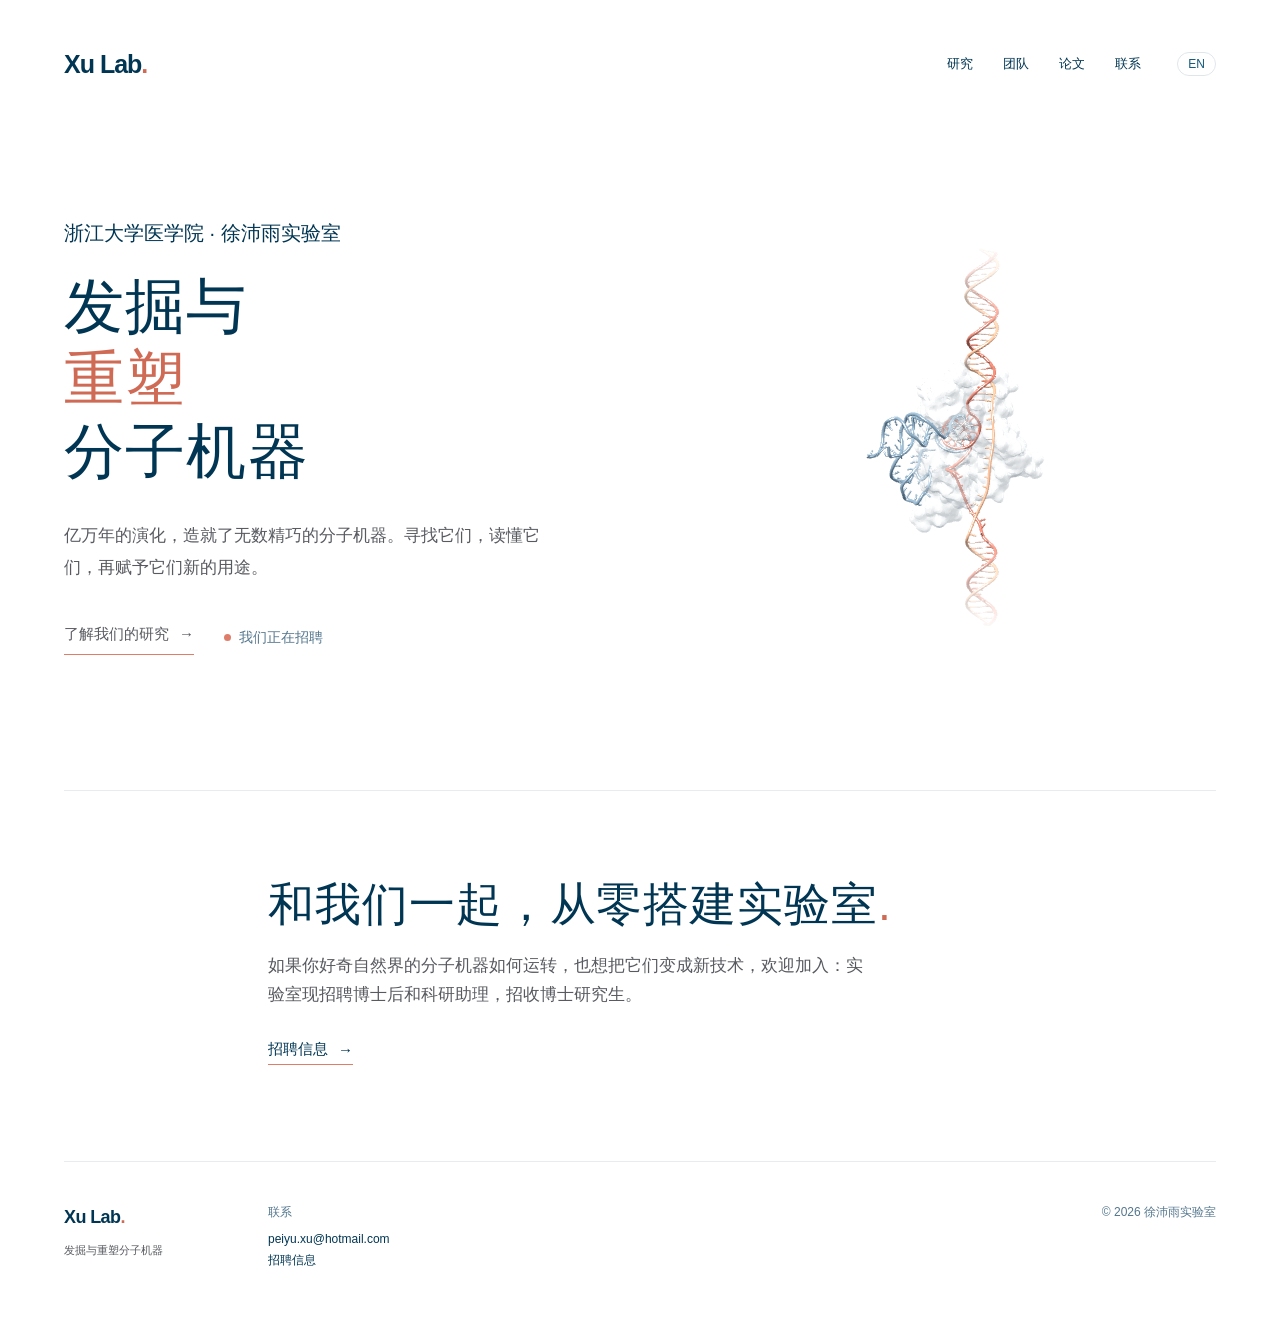
==== zh/index.html @ 91933aba "Publish the Xu Lab website Replaces the placeholder page with the full site (English and Chinese pag" ====
<!doctype html>
<html lang="zh-CN"><head><meta charset="utf-8"><meta name="viewport" content="width=device-width,initial-scale=1"><meta name="theme-color" content="#ffffff"><meta name="description" content="浙江大学医学院徐沛雨实验室：在自然界中发现新的分子机器，探究其工作机制，并结合实验与 AI，将其改造为新技术。"><title>徐沛雨实验室 — 分子机器 | Xu Lab</title><meta property="og:locale" content="zh_CN"><meta property="og:type" content="website"><meta property="og:site_name" content="Xu Lab"><meta property="og:title" content="徐沛雨实验室 — 分子机器 | Xu Lab"><meta property="og:description" content="浙江大学医学院徐沛雨实验室：在自然界中发现新的分子机器，探究其工作机制，并结合实验与 AI，将其改造为新技术。"><meta property="og:image" content="../assets/og-image.png"><meta name="twitter:card" content="summary_large_image"><script type="application/ld+json">{"@context": "https://schema.org", "@type": "ResearchOrganization", "name": "Xu Lab", "description": "The Xu Lab at Zhejiang University School of Medicine discovers molecular machines in nature, works out how they function, and redesigns them into new technologies, at the bench and with AI.", "parentOrganization": {"@type": "CollegeOrUniversity", "name": "Zhejiang University School of Medicine"}, "email": "peiyu.xu@hotmail.com", "founder": {"@type": "Person", "name": "Peiyu Xu"}}</script><link rel="alternate" hreflang="en" href="../index.html"><link rel="alternate" hreflang="zh-CN" href="index.html"><link rel="icon" href="../assets/mark.svg" type="image/svg+xml"><link rel="apple-touch-icon" href="../assets/apple-touch-icon.png"><link rel="manifest" href="../site.webmanifest"><link rel="modulepreload" href="../assets/vendor/three.module.min.js"><link rel="preload" href="../assets/spufz1.json" as="fetch" crossorigin><link rel="preload" href="../assets/protein-surface.bin" as="fetch" crossorigin><link rel="stylesheet" href="../style.css?v=r37"><script type="module" src="../app.js?v=spufz1-v6"></script><script type="module" src="../site.js?v=r5"></script></head>
<body class="home"><a class="skip" href="#main">跳到正文</a><header><a class="wordmark" href="index.html" aria-label="徐沛雨实验室首页">Xu Lab<span>.</span></a><nav aria-label="主导航"><a href="research.html">研究</a><a href="team.html">团队</a><a href="publications.html">论文</a><a href="contact.html">联系</a><a class="lang-switch" href="../index.html" hreflang="en" lang="en">EN</a></nav></header><main id="main"><section class="intro" aria-labelledby="title"><div class="intro-copy"><p class="lab-heading">浙江大学医学院 · 徐沛雨实验室</p><h1 id="title">发掘与<br><span>重塑</span><br>分子机器</h1><p>亿万年的演化，造就了无数精巧的分子机器。寻找它们，读懂它们，再赋予它们新的用途。</p><p class="hero-links"><a class="cta-link" href="research.html">了解我们的研究 <span aria-hidden="true">→</span></a><a class="hero-secondary" href="contact.html#positions">我们正在招聘</a></p></div><figure class="molecular-figure">
  <div id="viewport" class="molecular-viewport">
    <canvas aria-label="SpuFz1 蛋白表面（半透明白色）、ωRNA（浅蓝色）与 DNA（珊瑚色与杏色），来自 PDB 8GKH，DNA 延伸段为建模所得。拖动可旋转。" role="img"></canvas>
    <p id="status" class="molecular-status" role="status">正在加载结构…</p>
  </div>
</figure></section>
<section class="join-band reveal" aria-labelledby="join-home-title">
  <h2 id="join-home-title">和我们一起，从零搭建实验室<span>.</span></h2>
  <p>如果你好奇自然界的分子机器如何运转，也想把它们变成新技术，欢迎加入：实验室现招聘博士后和科研助理，招收博士研究生。</p>
  <a class="cta-link" href="contact.html#positions">招聘信息 <span aria-hidden="true">→</span></a>
</section></main><footer class="site-footer"><div class="footer-inner"><div class="footer-id"><a class="footer-mark" href="index.html">Xu Lab<span>.</span></a><p>发掘与重塑分子机器</p></div><div class="footer-col"><p class="footer-label">联系</p><p><a href="mailto:peiyu.xu@hotmail.com">peiyu.xu@hotmail.com</a><br><a href="contact.html#positions">招聘信息</a></p></div><p class="footer-note">© 2026 徐沛雨实验室</p></div></footer></body></html>
---- style.css ----
*{box-sizing:border-box}html{scroll-behavior:smooth;scroll-padding-top:40px}body{margin:0;background:#fff;color:#003653;font-family:Helvetica,Arial,sans-serif;-webkit-font-smoothing:antialiased}a{color:inherit;text-decoration:none}a:hover{color:#a8452e}button{font:inherit;color:inherit}a:focus-visible,button:focus-visible{outline:2px solid #de7e6a;outline-offset:6px}.skip{position:absolute;left:24px;top:-100px}.skip:focus{top:10px;background:white;z-index:5}header,main,footer{max-width:1280px;margin:auto;padding-left:64px;padding-right:64px}header{height:128px;display:flex;align-items:center;justify-content:space-between;font-size:13px}.wordmark{font-size:25px;font-weight:600;letter-spacing:-1px}.wordmark span{color:#cf6a55}.intro{min-height:570px;display:grid;grid-template-columns:1.35fr 1fr;gap:24px;align-items:center;padding:56px 0 100px}h1{font-size:clamp(40px,4.7vw,66px);line-height:1.08;font-weight:400;letter-spacing:-2.8px;margin:0 0 32px}h1 span{color:#cf6a55}.intro-copy>p{max-width:480px;font-size:17px;line-height:1.75;color:#585a60;margin:0}figure{margin:0;min-width:0}canvas{display:block;width:100%;height:350px}figcaption{font-size:10px;text-align:center;color:#585a60;line-height:1.6}figcaption span{padding:0 5px}button{background:none;border:0;padding:4px 0;cursor:pointer;text-decoration:underline;text-underline-offset:3px}#publications{padding:35px 0 62px;border-top:1px solid #e8ecee}.section-head{display:flex;align-items:baseline;justify-content:space-between;gap:20px;margin-bottom:24px}h2{font-size:16px;font-weight:500;margin:0}.section-head>a{font-size:12px;color:#585a60}ol{list-style:none;margin:0;padding:0}li+li{margin-top:27px}.paper-title{font-size:19px;line-height:1.45;display:block;max-width:850px}.paper-meta{display:block;font-size:12px;color:#585a60;margin-top:7px}.arrow{color:#53768d;font-size:16px;white-space:nowrap}footer{min-height:110px;display:flex;align-items:center;justify-content:space-between;font-size:12px;color:#585a60}footer p{margin:0}footer p span{margin-left:10px}@media(min-width:1500px){.intro{min-height:650px}}@media(max-width:800px){header,main,footer{padding-left:28px;padding-right:28px}header{height:96px}.intro{grid-template-columns:1fr;gap:10px;padding:40px 0 48px;min-height:0}h1{font-size:clamp(37px,7vw,57px);letter-spacing:-1.8px}.intro-copy>p{font-size:16px;max-width:540px}figure{max-width:400px;width:100%;margin:auto}canvas{height:245px}.paper-title{font-size:17px}#publications{padding-bottom:30px}footer{min-height:100px}}@media(prefers-reduced-motion:reduce){html{scroll-behavior:auto}}

/* Shared navigation and separate pages. */
body{min-height:100svh;display:flex;flex-direction:column}header,main,footer{width:100%}main{flex:1}header nav{display:flex;gap:30px;align-items:center}header nav a{padding:8px 0}header nav a[aria-current=page]{text-decoration:underline;text-decoration-color:#de7e6a;text-underline-offset:8px}.home .intro{min-height:calc(100svh - 238px)}.page-heading{padding:64px 0 56px}.page-heading h1{font-size:clamp(40px,5vw,64px);margin-bottom:24px}.page-heading h1 span{color:#cf6a55}.page-heading p,.research-list p{font-size:17px;line-height:1.75;color:#585a60;max-width:600px}.research-list{padding:0 0 80px;max-width:700px}.research-list section{padding:26px 0;border-top:1px solid #e8ecee}.research-list h2,.profile h2{font-size:24px;font-weight:400}.research-list p{margin-bottom:0}.profile{padding:0 0 100px}.profile h2 span{font-size:18px;margin-left:12px}.profile>p{color:#585a60;font-size:14px;margin:16px 0 32px}.profile-links{display:flex;gap:28px;font-size:13px}footer>span{font-size:10px}@media(max-width:800px){header nav{gap:20px}.home .intro{min-height:0}.page-heading{padding:44px 0 40px}footer>span{max-width:190px;text-align:right;line-height:1.6}}@media(max-width:400px){header,main,footer{padding-left:20px;padding-right:20px}header nav{gap:14px;font-size:11px}.wordmark{font-size:23px}}

/* Complete bibliography: full author lists, calm year-based typography. */
.scholar-link{font-size:12px;color:#585a60;display:inline-flex;align-items:center;gap:6px}
.scholar-icon{flex:none}.bibliography{padding-bottom:50px}.publication-year{display:grid;grid-template-columns:100px minmax(0,1fr);gap:28px;padding:36px 0;border-top:1px solid #e8ecee}.publication-year>h2{font-size:18px;color:#53768d;padding-top:3px}.publication+.publication{margin-top:36px}.paper-authors{font-size:13px;line-height:1.85;color:#585a60;margin:10px 0 7px;overflow-wrap:break-word}.paper-authors strong{font-weight:700;color:#003653}.publication .paper-meta{font-size:12px;line-height:1.7;margin:0}.pub-type{color:#a8452e;margin-left:10px}.publication .paper-title{font-size:19px;line-height:1.5}.bibliography ol{min-width:0}@media(max-width:800px){.publication-year{grid-template-columns:1fr;gap:22px;padding:28px 0}.publication .paper-title{font-size:17px}.paper-authors{font-size:13px}}

.author-role{font-size:.75em;line-height:0;vertical-align:super;color:#003653;margin-left:1px}.page-heading .author-legend{font-size:12px;line-height:1.8;margin:20px 0 18px;display:flex;flex-wrap:wrap;gap:8px 24px}

@media(max-width:540px){header{height:auto;min-height:100px;flex-wrap:wrap;gap:14px;padding-top:24px;padding-bottom:22px}header nav{gap:20px;flex-wrap:wrap;font-size:12px;justify-content:flex-end}}@media(max-width:400px){header nav{gap:17px;width:100%;justify-content:flex-end}}

.selected-publications{padding-bottom:72px}.selected-publications .page-heading{padding-bottom:30px}.selected-publications>ol{margin-left:128px;max-width:none}.full-heading{display:flex;justify-content:space-between;align-items:baseline;gap:24px;padding:18px 0 30px}.selected-publications .page-heading h1,.full-heading h2{font-size:30px;font-weight:600;letter-spacing:-.8px;line-height:1.2}.publication-year>h3{font-size:18px;font-weight:400;color:#53768d;padding-top:3px;margin:0}@media(max-width:540px){.selected-publications{padding-bottom:48px}.selected-publications .page-heading h1,.full-heading h2{font-size:26px}.full-heading{gap:16px;flex-wrap:wrap}}

@media(max-width:800px){.selected-publications>ol{margin-left:0}}

/* A shared image/year gutter keeps every article's text aligned. */
.selected-publications>ol{margin-left:204px}.featured-paper{display:grid;grid-template-columns:176px minmax(0,1fr);gap:28px;align-items:center}.publication-year{grid-template-columns:176px minmax(0,1fr)}.paper-copy{min-width:0}.paper-visual{margin:0;width:176px;max-width:none}.paper-visual svg,.paper-visual img{display:block;width:176px;height:152px}.paper-visual figcaption{font-size:10px;color:#585a60;margin-top:8px;line-height:1.5;text-align:center}@media(max-width:800px){.selected-publications>ol{margin-left:0}.publication-year{grid-template-columns:1fr}.featured-paper{grid-template-columns:1fr;gap:20px}.paper-visual{margin:0}.paper-visual svg{height:145px}.paper-visual img{width:168px;height:145px}.paper-visual figcaption{text-align:left}}

@media(max-width:800px){.paper-visual-space{display:none}}

/* Reviewed SpuFz1 structural animation, shared with the standalone preview. */
.home .molecular-figure{width:100%;max-width:none}.home .molecular-viewport{position:relative;width:100%;height:clamp(360px,48vh,480px)}.home .molecular-viewport canvas{width:100%;height:100%;touch-action:pan-y;cursor:grab;-webkit-mask-image:linear-gradient(180deg,transparent 5%,#000 28%,#000 72%,transparent 95%);mask-image:linear-gradient(180deg,transparent 5%,#000 28%,#000 72%,transparent 95%)}.home .molecular-viewport canvas:active{cursor:grabbing}.home .molecular-status{position:absolute;inset:45% 0 auto;text-align:center;font-size:12px;color:#53768d;pointer-events:none}.home .molecular-status[hidden]{display:none}.home .molecular-figure figcaption{line-height:1.8;margin-top:10px}.home #motion:disabled{cursor:wait;opacity:.55}@media(max-width:800px){.home .molecular-figure{max-width:440px}.home .molecular-viewport{height:400px}}@media(max-width:400px){.home .molecular-viewport{height:360px}}

.home .intro-copy>.lab-heading{max-width:none;margin:0 0 24px;color:#003653;font-size:clamp(16px,1.6vw,20px);font-weight:400;line-height:1.4}


/* Team: PI profile and training, on the same 176px label column as Publications. */
.pi-profile{display:grid;grid-template-columns:280px minmax(0,1fr);gap:56px;align-items:start;padding:0 0 100px}.pi-photo{width:100%;aspect-ratio:4/5;background:#f4f5f6;border:1px solid #e8ecee;display:flex;align-items:center;justify-content:center}.pi-photo span{font-size:11px;letter-spacing:.08em;text-transform:uppercase;color:#53768d}.pi-photo img{width:100%;height:100%;object-fit:cover;display:block}.pi-copy{padding-top:6px}.pi-copy h2{font-size:30px;font-weight:400;letter-spacing:-.6px;line-height:1.2;margin:0}.pi-copy h2 span{font-size:18px;margin-left:12px;color:#585a60}.pi-role{color:#585a60;font-size:14px;line-height:1.7;margin:14px 0 22px}.training{margin-top:48px}.training-row{display:grid;grid-template-columns:72px minmax(0,1fr);gap:20px;padding:0}.training-row+.training-row{margin-top:16px}.training-row>h3{font-size:13px;font-weight:400;color:#53768d;line-height:1.6;margin:0}.training-place{font-size:14px;line-height:1.6;margin:0 0 2px}.training-detail{font-size:12px;line-height:1.6;color:#585a60;margin:0}.training-detail span{margin-left:16px;color:#53768d}@media(max-width:800px){.pi-profile{grid-template-columns:1fr;gap:28px}.pi-photo{max-width:280px}}

/* Contact: label + links groups. */
.profile .contact-group{margin-top:26px}.profile .contact-group>p{color:#585a60;font-size:14px;margin:0 0 8px}
.join{padding:0 0 100px}.join h2{font-size:24px;font-weight:400;margin:0 0 16px}.join p{font-size:15px;line-height:1.75;color:#585a60;margin:0;max-width:600px}
.contact-address{font-style:normal;font-size:13px;line-height:1.7;min-height:1.7em}
.pi-copy .profile-links a{display:inline-flex;align-items:center;gap:7px}.pi-copy .profile-links svg{width:15px;height:15px;flex:none}
.join p+p{margin-top:12px}.join a{color:#003653;text-decoration:underline;text-decoration-color:#91adc1;text-underline-offset:3px}

/* Research: hovering a theme swaps a large, edge-faded visual on the right. */
.research main{max-width:none;padding:0}.research-stage{--gutter:max(64px,calc((100vw - 1280px)/2 + 64px));display:grid;grid-template-columns:calc(var(--gutter) + 440px) minmax(0,1fr);grid-template-columns:calc(var(--gutter) + clamp(340px,30vw,440px)) minmax(0,1fr);grid-template-rows:auto 1fr;grid-template-areas:"heading visual" "pillars visual";min-height:620px;min-height:max(620px,calc(100vh - 238px));min-height:max(620px,calc(100svh - 238px))}.research .page-heading{grid-area:heading;position:relative;z-index:2;padding:40px 24px 36px var(--gutter)}.pillars{grid-area:pillars;position:relative;z-index:2;display:flex;flex-direction:column;padding:0 24px 56px var(--gutter)}.pillar{display:grid;grid-template-columns:44px minmax(0,1fr);text-align:left;text-decoration:none;padding:22px 0;border-top:1px solid #e8ecee;color:#8a8484;transition:color .35s}.pillar:last-child{border-bottom:1px solid #e8ecee}.pillar-num{grid-row:span 2;font-size:12px;padding-top:14px;color:#8a8484;transition:color .35s}.pillar-name{font-size:clamp(34px,3.6vw,50px);letter-spacing:-1.6px;line-height:1.1}.pillar-name span{color:transparent;transition:color .35s}.pillar:hover,.pillar[aria-selected=true]{color:#003653}.pillar[aria-selected=true] .pillar-num{color:#cf6a55}.pillar[aria-selected=true] .pillar-name span{color:#cf6a55}.pillar:focus-visible{outline-offset:2px}
/* Page titles on Research, Team and Contact: a small label over an optional statement,
   so the page's own content carries the visual weight. The Structures drawer on Publications
   uses the same label, so it reads as an appendix rather than a section of its own. */
.page-heading.is-label h1,.drawer-title{font-size:13px;font-weight:400;letter-spacing:.18em;text-transform:uppercase;color:#53768d;line-height:1.4;margin:0}
.page-heading.is-label h1 span,.drawer-title span{display:none}
.page-heading.is-label p{font-size:26px;line-height:1.3;color:#003653;letter-spacing:-.4px;max-width:600px;margin:12px 0 0}
main>.page-heading.is-label{padding:40px 0 36px}
.research .page-heading.is-label p{max-width:360px}
@media(max-width:600px){.page-heading.is-label p{font-size:22px}}
/* The selected theme's question and lead open beneath it. */
.pillar-more{grid-column:2;display:grid;grid-template-rows:0fr;opacity:0;transition:grid-template-rows .55s cubic-bezier(.2,.7,.2,1),opacity .4s ease}
.pillar-more>span{overflow:hidden;min-height:0}
.pillar[aria-selected=true] .pillar-more{grid-template-rows:1fr;opacity:1}
.pillar-q{display:block;font-size:18px;letter-spacing:-.3px;line-height:1.35;color:#003653;margin-top:18px}
.pillar-lead{display:block;font-size:14px;line-height:1.75;color:#585a60;margin-top:8px;max-width:420px}
@media(max-width:900px){.pillar-more{grid-template-rows:1fr;opacity:1}}
@media(prefers-reduced-motion:reduce){.pillar-more{transition:none}}
/* Structures: a collapsed drawer at the foot of the publications page. */
.structure-drawer{grid-column:1/-1}
.structure-drawer>summary{display:grid;grid-template-columns:176px minmax(0,1fr) auto;gap:28px;align-items:baseline;cursor:pointer;list-style:none}
.structure-drawer>summary::-webkit-details-marker{display:none}
.drawer-hint{font-size:15px;color:#585a60}
.drawer-toggle{font-size:13px;color:#14597c;border:1px solid #dfe6ea;border-radius:999px;padding:7px 14px;white-space:nowrap}
.structure-drawer>summary:hover .drawer-toggle{border-color:#14597c}
.drawer-toggle .when-open,.structure-drawer[open] .drawer-toggle .when-closed{display:none}
.structure-drawer[open] .drawer-toggle .when-open{display:inline}
.structure-drawer .gallery-body{margin:28px 0 0 204px}
@media(max-width:800px){.structure-drawer>summary{grid-template-columns:minmax(0,1fr) auto;gap:8px 16px}.drawer-hint{grid-column:1/-1;grid-row:2}.structure-drawer .gallery-body{margin-left:0}}
.research-visual{grid-area:visual;position:relative;z-index:1;overflow:hidden;min-height:620px;min-width:0}.panel{position:absolute;top:0;right:0;bottom:0;left:0;opacity:0;transform:scale(1.025);transition:opacity .7s ease,transform 1.1s ease}.panel.is-active{opacity:1;transform:none}.panel[hidden]{display:block;visibility:hidden}.panel-art{position:absolute;top:0;right:0;bottom:0;left:0;-webkit-mask-image:radial-gradient(ellipse 64% 66% at 54% 50%,#000 50%,transparent 100%),linear-gradient(90deg,transparent,#000 22%);-webkit-mask-composite:source-in;mask-image:radial-gradient(ellipse 64% 66% at 54% 50%,#000 50%,transparent 100%),linear-gradient(90deg,transparent,#000 22%);mask-composite:intersect}.panel-caption{position:absolute;right:max(32px,calc((100vw - 1280px)/2 + 64px));bottom:16px;margin:0;font-size:10px;line-height:1.6;color:#585a60;text-align:right}.panel-caption span{padding:0 5px}.panel-caption a:hover{color:#a8452e}
.tree{display:block;width:100%;height:100%;overflow:visible}.tree .edge{fill:none;stroke:#14597c;stroke-linecap:round;stroke-dasharray:1 1;stroke-dashoffset:1;opacity:0;transition:stroke-dashoffset var(--t,.6s) linear var(--d,0s),opacity 0s linear var(--d,0s)}.tree.grown .edge{stroke-dashoffset:0;opacity:1}.tree.reset .edge,.tree.reset .tip,.tree.reset .critter{transition:none}.tree .tip{fill:#91adc1;opacity:0;transition:opacity .8s var(--d,0s)}.tree.grown .tip{opacity:.9}.critter{opacity:0;transition:opacity 1.2s ease var(--d,0s)}.tree.grown .critter{opacity:1}.critter path,.critter circle,.critter ellipse,.critter line,.critter rect,.critter polyline{fill:none;stroke:#003653;stroke-width:1.6;stroke-linecap:round;stroke-linejoin:round;vector-effect:non-scaling-stroke}.critter.accent path,.critter.accent circle,.critter.accent line{stroke:#de7e6a}.critter .dot{fill:#003653;stroke:none}.critter.accent .dot{fill:#de7e6a}.critter text{font-size:11px;fill:#585a60;text-anchor:middle;font-family:Helvetica,Arial,sans-serif}.tree-layer{transition:transform 1.2s cubic-bezier(.2,.7,.2,1)}
.decode-art{overflow:hidden;-webkit-mask-image:linear-gradient(180deg,transparent 2%,#000 30%,#000 70%,transparent 98%),linear-gradient(90deg,transparent,#000 22%);mask-image:linear-gradient(180deg,transparent 2%,#000 30%,#000 70%,transparent 98%),linear-gradient(90deg,transparent,#000 22%)}.research .molecular-viewport{position:absolute;left:0;right:0;top:-52%;bottom:-52%}.research .molecular-viewport canvas{width:100%;height:100%;touch-action:pan-y;cursor:grab}.research .molecular-viewport canvas:active{cursor:grabbing}.research .molecular-status{position:absolute;top:48%;left:0;right:0;text-align:center;font-size:12px;color:#53768d;pointer-events:none;margin:0}.research .molecular-status[hidden]{display:none}.research #motion{font-size:10px;padding:0}.research #motion:disabled{cursor:wait;opacity:.55}
@font-face{font-family:"Lab Mono";src:url(assets/fonts/DejaVuSansMono-latin.woff) format("woff");font-display:block}.genome{position:absolute;top:-4%;bottom:-4%;left:-10%;right:-10%;display:flex;flex-direction:column;justify-content:center;align-items:center;gap:12px;font-family:"Lab Mono",Menlo,monospace;white-space:nowrap;overflow:hidden}.seq-row{font-size:14px;letter-spacing:.32em;color:#8a8484;will-change:transform}.seq-row.focus{font-size:21px;letter-spacing:.3em;color:#003653;margin:22px 0;position:relative}.seq-row b{font-weight:400;transition:color 1.2s,background-color 1.2s}.seq-row b.guide{background:linear-gradient(#91adc1,#91adc1) bottom/100% 3px no-repeat}.seq-row b.cut{color:#cf6a55}.seq-row b.new{color:#a8452e;background-color:#fde9dc}.seq-row b.done{color:#cf6a55}.seq-row b.blip{color:#cf6a55}
.cowork{position:absolute;top:0;left:0;width:100%;height:100%;overflow:visible;pointer-events:none;z-index:1}
.cowork path,.cowork line,.cowork circle{fill:none;stroke-linecap:round;stroke-linejoin:round}
#panel-redesign .genome{justify-content:flex-start}
.co-human path,.co-arm{stroke:#003653}
.co-human .co-fill{fill:#003653;stroke:none}
.co-ai path,.co-ai-arm{stroke:#53768d}
.co-net line{stroke:#91adc1}
.cowork .co-net circle,.cowork .co-fill-ai,.cowork .co-particle{fill:#14597c;stroke:none}
.co-halo{stroke:#14597c}
.co-sketch{stroke:#003653;stroke-dasharray:1 1}
.co-change{stroke:#de7e6a}
.co-talk{stroke:#91adc1}
.cowork .co-particle.hit{fill:#de7e6a;stroke:none}
.co-label{font-family:"Lab Mono",Menlo,monospace;font-size:9px;letter-spacing:.24em;fill:#8a8484;text-anchor:middle}
.cowork .co-res{fill:#fff;stroke:#003653}
.cowork .co-res-c{fill:#fde9dc;stroke:#de7e6a}
.co-aa{font-family:"Lab Mono",Menlo,monospace;font-size:8.5px;text-anchor:middle;dominant-baseline:central;fill:#003653}
.co-aa.c{fill:#a8452e}
.co-fan path{fill:none;stroke-linecap:round;stroke-dasharray:1 1}
.co-fan .reg{stroke:#91adc1;stroke-width:.7}
.co-fan .hit{stroke:#de7e6a;stroke-width:1.6}
/* The focus row slides so the molecule being designed sits above its own letters. */
.seq-row.focus{transition:transform 1.2s cubic-bezier(.4,0,.2,1)}
.seq-row b.win{background:linear-gradient(#91adc1,#91adc1) bottom/100% 2px no-repeat}
.seq-row b.win.alt{background-image:linear-gradient(#cfdbe3,#cfdbe3)}
@media(max-width:600px){.seq-row.focus{font-size:14px;letter-spacing:.14em;margin:16px 0}}
@media(max-width:900px){.research-stage{--gutter:28px;grid-template-columns:minmax(0,1fr);grid-template-rows:auto auto auto;grid-template-areas:"heading" "visual" "pillars";min-height:0}.research .page-heading{padding:20px 28px 24px}.research-visual{position:-webkit-sticky;position:sticky;top:0;z-index:3;height:340px;height:52vh;height:52svh;min-height:340px;background:#fff}.pillars{padding:0 28px 32vh}.pillar{padding:26px 0}.pillar-name{font-size:36px}.panel-caption{right:28px;bottom:8px}}
@media(prefers-reduced-motion:reduce){.panel,.tree .edge,.tree .tip,.critter,.tree-layer{transition:none}.seq-row{transform:none!important}}


/* Home (round 1): sections below the hero share the 176px label column of Publications and Team. */
.home-band{display:grid;grid-template-columns:176px minmax(0,1fr);gap:28px;padding:64px 0;border-top:1px solid #e8ecee}
.band-label h2{font-size:18px;font-weight:400;color:#53768d;line-height:1.4;margin:0}
.band-label a{display:inline-block;margin-top:14px;font-size:12px;color:#585a60}
.theme-list,.work-list{display:grid;grid-template-columns:repeat(3,minmax(0,1fr));gap:48px}
.theme-list li+li,.work-list li+li,.news-list li+li{margin-top:0}
.theme-list a,.work-list a{display:block;height:100%}
.theme-num{display:block;font-size:12px;color:#cf6a55;margin-bottom:14px}
.theme-name{display:block;font-size:clamp(28px,2.6vw,36px);letter-spacing:-1.2px;line-height:1.1}
.theme-name span{color:#cf6a55}
.theme-desc{display:block;font-size:14px;line-height:1.75;color:#585a60;margin-top:14px}
.theme-more{display:inline-block;margin-top:16px;font-size:12px;color:#53768d;transition:color .3s,transform .3s}
.theme-list a:hover .theme-more{color:#a8452e;transform:translateX(4px)}
.work-art{aspect-ratio:528/456;background:#f7f8f9;overflow:hidden;margin-bottom:18px}
.work-art img{display:block;width:100%;height:100%;object-fit:contain;transition:transform .8s cubic-bezier(.2,.7,.2,1)}
.work-list a:hover img{transform:scale(1.045)}
.work-venue{display:block;font-size:12px;color:#53768d}
.work-title{display:block;font-size:17px;line-height:1.45;margin-top:6px}
.work-list a:hover .work-title{color:#a8452e}
.news-list li{display:grid;grid-template-columns:96px minmax(0,1fr);gap:20px;padding:16px 0;border-top:1px solid #f0f2f3}
.news-list li:first-child{border-top:0;padding-top:2px}
.news-date{font-size:12px;color:#53768d;padding-top:4px}
.news-text{font-size:15px;line-height:1.7;margin:0;max-width:720px}
.news-text a,.join-band p a{text-decoration:underline;text-decoration-color:#91adc1;text-underline-offset:3px}
.join-band{padding:88px 0 96px 204px;border-top:1px solid #e8ecee}
.join-band h2{font-size:clamp(32px,3.6vw,48px);font-weight:400;letter-spacing:-1.4px;line-height:1.12;margin:0 0 20px}
.join-band h2 span{color:#cf6a55}
.join-band p{font-size:17px;line-height:1.75;color:#585a60;max-width:600px;margin:0}
.cta-link{display:inline-flex;gap:10px;align-items:center;margin-top:30px;font-size:15px;padding-bottom:5px;border-bottom:1px solid #de7e6a}
.cta-link span{transition:transform .3s}
.cta-link:hover span{transform:translateX(4px)}
.reveal-ready .reveal{opacity:0;transform:translateY(18px);transition:opacity .9s ease,transform .9s cubic-bezier(.2,.7,.2,1)}
.reveal-ready .reveal.is-visible{opacity:1;transform:none}
@media(max-width:1000px){.theme-list,.work-list{gap:32px}}
@media(max-width:800px){.home-band{grid-template-columns:1fr;gap:24px;padding:44px 0}
.band-label{display:flex;justify-content:space-between;align-items:baseline;gap:16px}
.band-label a{margin-top:0}
.theme-list,.work-list{grid-template-columns:1fr;gap:36px}
.work-list{grid-template-columns:repeat(auto-fill,minmax(220px,1fr))}
.news-list li{grid-template-columns:56px minmax(0,1fr);gap:14px}
.join-band{padding:56px 0 64px}
.join-band p{font-size:16px}}

/* Footer: identity and contact on the shared label column (no address until the lab opens). */
.site-footer{display:block;min-height:0;padding-top:0;padding-bottom:0}
.footer-inner{display:grid;grid-template-columns:176px minmax(0,1fr) auto;gap:28px;align-items:start;padding:40px 0 48px;border-top:1px solid #e8ecee;font-size:12px;line-height:1.75;color:#585a60}
.footer-inner p{margin:0}
.footer-mark{font-size:18px;font-weight:600;letter-spacing:-.6px;color:#003653}
.footer-mark span{color:#cf6a55}
.footer-id p{margin-top:8px;font-size:11px;line-height:1.6}
.footer-label{color:#53768d;margin-bottom:6px!important}
.footer-col a{color:#003653}
.footer-col a:hover{color:#a8452e}
.footer-note{color:#53768d;white-space:nowrap}
@media(max-width:800px){.footer-inner{grid-template-columns:1fr 1fr;gap:24px 20px;padding:32px 0 40px}
.footer-id{grid-column:1/-1}
.footer-note{grid-column:1/-1}}
@media(max-width:480px){.footer-inner{grid-template-columns:1fr}}

/* 404 */
.not-found{padding:40px 0 120px}
.not-found p{font-size:17px;line-height:1.75;color:#585a60;max-width:520px}
.not-found .cta-link{margin-right:28px}
.home .intro{min-height:min(calc(100svh - 238px),860px)}
@media(max-width:800px){.home .intro{min-height:0}}

/* Contact (round 1): label column, definition list and roles. */
.contact-band{padding:48px 0}
.contact-list{margin:0;display:grid;gap:22px}
.contact-list>div{display:grid;grid-template-columns:96px minmax(0,1fr);gap:20px}
.contact-list dt{font-size:12px;color:#53768d;padding-top:3px}
.contact-list dd{margin:0;font-size:15px;line-height:1.75}
.contact-list .contact-address{font-size:15px;line-height:1.75}
.contact-list a:hover{color:#a8452e}
.positions{max-width:720px}
.positions-lead{font-size:17px;line-height:1.75;margin:0 0 28px}
.role-list{list-style:none;margin:0;padding:0;border-top:1px solid #f0f2f3}
.role-list li{display:grid;grid-template-columns:200px minmax(0,1fr);gap:20px;padding:16px 0;border-bottom:1px solid #f0f2f3;margin:0}
.role-list h3{font-size:15px;font-weight:500;margin:0;line-height:1.7}
.role-list p{font-size:14px;line-height:1.7;color:#585a60;margin:0}
.positions-apply{font-size:15px;line-height:1.75;color:#585a60;margin:28px 0 0}
.positions-apply a{color:#003653;text-decoration:underline;text-decoration-color:#de7e6a;text-underline-offset:3px}
@media(max-width:800px){.contact-band{padding:36px 0}
.contact-list>div{grid-template-columns:72px minmax(0,1fr);gap:14px}
.role-list li{grid-template-columns:1fr;gap:4px}}

/* Research details (round 2): one section per theme below the interactive stage. */
.research-details{max-width:1280px;margin:0 auto;padding:24px 64px 40px}
.theme-detail{display:grid;grid-template-columns:176px minmax(0,1fr);gap:28px;padding:64px 0;border-top:1px solid #e8ecee;scroll-margin-top:24px}
.detail-label h2{font-size:30px;font-weight:400;letter-spacing:-1px;line-height:1.1;margin:0}
.detail-label h2 span{color:#cf6a55}
.detail-body{max-width:760px}
.detail-question{font-size:clamp(22px,2.2vw,28px);letter-spacing:-.6px;line-height:1.3;margin:0 0 18px}
.detail-lead{font-size:16px;line-height:1.8;color:#585a60;margin:0}
.tag-list{list-style:none;padding:0;margin:22px 0 0;display:flex;flex-wrap:wrap;gap:8px}
.tag-list li{margin:0;font-size:12px;line-height:1;padding:7px 11px;border:1px solid #dfe6ea;border-radius:999px;color:#14597c;background:#fafbfc}
.rep-heading{font-size:12px;font-weight:400;color:#53768d;margin:36px 0 4px}
.rep-list li{margin:0;border-bottom:1px solid #f0f2f3}
.rep-list a{display:grid;grid-template-columns:180px minmax(0,1fr);gap:20px;padding:14px 0;align-items:baseline}
.rep-venue{font-size:12px;color:#53768d}
.rep-venue .pub-type{margin-left:8px}
.rep-title{font-size:15px;line-height:1.55}
.rep-list a:hover .rep-title{color:#a8452e}
.details-more{padding:40px 0 0 204px;margin:0}
@media(max-width:900px){.research-details{padding:8px 28px 24px}}
@media(max-width:800px){.theme-detail{grid-template-columns:1fr;gap:16px;padding:44px 0}
.rep-list a{grid-template-columns:1fr;gap:4px}
.details-more{padding-left:0}}
@media(max-width:400px){.research-details{padding-left:20px;padding-right:20px}}
@media(min-width:901px){.research-stage{min-height:max(620px,min(calc(100svh - 238px),860px))}}

/* Team (round 2): biography and lab members. */
.pi-bio{max-width:640px;margin-top:28px}
.pi-bio p{font-size:15px;line-height:1.8;color:#585a60;margin:0}
.pi-bio p+p{margin-top:14px}
.members{padding-bottom:96px}
.member-grid{list-style:none;margin:0;padding:0;display:grid;grid-template-columns:repeat(auto-fill,minmax(180px,1fr));gap:28px}
.member-grid li{margin:0}
.member-grid a{display:block}
.member-avatar{display:flex;align-items:center;justify-content:center;aspect-ratio:4/5;border:1px dashed #c9d6de;color:#53768d;font-size:34px;font-weight:300;margin-bottom:14px;transition:border-color .3s,color .3s,background .3s}
.member-grid a:hover .member-avatar{border-color:#de7e6a;color:#cf6a55;background:#fffaf8}
.member-name{display:block;font-size:15px;line-height:1.5}
.member-role{display:block;font-size:12px;color:#53768d;margin-top:2px}
.members-note{grid-column:2;font-size:14px;color:#585a60;margin:8px 0 0}
.members-note a{color:#003653;text-decoration:underline;text-decoration-color:#de7e6a;text-underline-offset:3px}
@media(max-width:800px){.members-note{grid-column:1}.member-grid{grid-template-columns:repeat(3,minmax(0,1fr));gap:14px}.member-avatar{font-size:26px}}
.member-grid{grid-template-columns:repeat(auto-fill,minmax(140px,168px))}
.member-avatar{aspect-ratio:1}
@media(max-width:800px){.member-grid{grid-template-columns:repeat(3,minmax(0,1fr))}}

/* Publications (round 3): impact strip, search and filters, per-paper actions. */
.visually-hidden{position:absolute;width:1px;height:1px;overflow:hidden;clip:rect(0 0 0 0);white-space:nowrap}
.pub-stats{display:flex;flex-wrap:wrap;gap:12px 48px;margin:28px 0 0;padding:22px 0;border-top:1px solid #e8ecee;border-bottom:1px solid #e8ecee}
.pub-stats div{display:flex;flex-direction:column-reverse;gap:4px}
.pub-stats dt{font-size:12px;color:#53768d}
.pub-stats dd{margin:0;font-size:34px;letter-spacing:-1px;line-height:1}
.pub-toolbar{display:flex;flex-wrap:wrap;align-items:center;gap:14px 24px;margin-top:28px}
.pub-toolbar[hidden]{display:none}
.pub-search input{width:300px;max-width:100%;font:inherit;font-size:14px;color:#003653;padding:10px 14px 10px 36px;border:1px solid #dfe6ea;border-radius:999px;background:#fafbfc url("data:image/svg+xml,%3Csvg xmlns='http://www.w3.org/2000/svg' width='14' height='14' fill='none' stroke='%2391adc1' stroke-width='1.6'%3E%3Ccircle cx='6' cy='6' r='4.8'/%3E%3Cpath d='m9.6 9.6 3.4 3.4'/%3E%3C/svg%3E") no-repeat 14px center;transition:border-color .2s,background-color .2s}
.pub-search input:focus{outline:none;border-color:#de7e6a;background-color:#fff}
.pub-filters{display:flex;flex-wrap:wrap;gap:8px}
.pub-filters button{font-size:12px;line-height:1;padding:8px 12px;border:1px solid #dfe6ea;border-radius:999px;text-decoration:none;color:#14597c;background:#fff;transition:background .2s,border-color .2s,color .2s}
.pub-filters button:hover{border-color:#91adc1}
.pub-filters button[aria-pressed=true]{background:#003653;border-color:#003653;color:#fff}
.pub-count{font-size:12px;color:#53768d;margin:0 0 0 auto}
.paper-actions{display:flex;flex-wrap:wrap;gap:4px 18px;margin:8px 0 0;font-size:12px}
.paper-actions a,.cite-button{color:#53768d;font-size:12px;padding:0;text-decoration:none}
.paper-actions a:hover,.cite-button:hover{color:#a8452e}
.paper-meta .paper-doi{color:#53768d;text-decoration:none;overflow-wrap:anywhere}
.paper-meta .paper-doi:hover{color:#a8452e}
.cite-button.is-done{color:#2f7d5b}
.pub-empty{padding:40px 0 80px 204px;font-size:15px;color:#585a60}
.pub-empty button{color:#003653;text-decoration:underline;text-decoration-color:#de7e6a}
.publication[hidden],.publication-year[hidden]{display:none}
@media(max-width:800px){.pub-stats{gap:16px 28px}.pub-stats dd{font-size:28px}.pub-search,.pub-search input{width:100%}.pub-count{margin-left:0}.pub-empty{padding-left:0}}
.bibliography ol{display:flex;flex-direction:column;gap:36px}
.bibliography .publication+.publication{margin-top:0}
.page-heading .pub-count{font-size:13px;color:#53768d;margin:0 0 0 auto}
@media(max-width:800px){.page-heading .pub-count{margin-left:0}.bibliography ol{gap:30px}}

/* Chinese pages (round 4) and language switch. */
.lang-switch{margin-left:6px;padding:5px 10px!important;border:1px solid #dfe6ea;border-radius:999px;font-size:12px;line-height:1;color:#14597c}
.lang-switch:hover{border-color:#de7e6a}
:lang(zh){font-family:Helvetica,Arial,"PingFang SC","Hiragino Sans GB","Microsoft YaHei","Noto Sans SC",sans-serif}
:lang(zh) h1,:lang(zh) .pillar-name,:lang(zh) .theme-name,:lang(zh) .detail-label h2,:lang(zh) .join-band h2,:lang(zh) .detail-question{letter-spacing:.02em}
:lang(zh) h1{line-height:1.2}
:lang(zh) .intro-copy>p,:lang(zh) .theme-desc,:lang(zh) .detail-lead,:lang(zh) .pi-bio p,:lang(zh) .news-text,:lang(zh) .positions-lead{line-height:1.9}
:lang(zh) [lang=en]{font-family:Helvetica,Arial,sans-serif}
/* A Chinese name inside English text (紫金港, 徐沛雨) never breaks between characters. */
span[lang=zh]{white-space:nowrap}
@media(max-width:540px){.lang-switch{margin-left:0}}

/* Accessibility and craft (round 5). Text colours meet WCAG AA on white:
   labels #53768d 4.8:1, small coral #b4553f 4.9:1, large coral #cf6a55 3.6:1, inactive tab text #737070 4.9:1. */
.theme-num,.pillar[aria-selected=true] .pillar-num{color:#b4553f}
::selection{background:#fde9dc;color:#003653}
:focus-visible{outline:2px solid #cf6a55;outline-offset:4px}
input:focus-visible{outline:none}
@media(min-width:901px){
  header{position:sticky;top:0;z-index:20;background:rgba(255,255,255,.9);-webkit-backdrop-filter:saturate(1.4) blur(14px);backdrop-filter:saturate(1.4) blur(14px);box-shadow:0 0 0 100vmax rgba(255,255,255,.9);clip-path:inset(0 -100vmax);transition:height .35s ease}
  header.is-scrolled{height:72px;box-shadow:0 0 0 100vmax rgba(255,255,255,.9),0 1px 0 100vmax #e8ecee}
  header .wordmark{transition:font-size .35s ease}
  header.is-scrolled .wordmark{font-size:21px}
}
@media(prefers-reduced-motion:reduce){header,header .wordmark,.reveal-ready .reveal{transition:none}}

/* Print: a clean, CV-style page (especially Publications). */
@media print{
  @page{margin:16mm 16mm 18mm}
  header nav,.skip,.pub-toolbar,.paper-actions,.lang-switch,.site-footer,.molecular-figure,.research-visual,.pillars,.cta-link,.join-band,.members,.pub-empty{display:none!important}
  header{position:static;height:auto;padding:0 0 8mm;box-shadow:none;clip-path:none}
  header,main,footer,.research-details{max-width:none;padding-left:0;padding-right:0}
  body{color:#000;font-size:10pt}
  .reveal-ready .reveal{opacity:1!important;transform:none!important}
  .page-heading{padding:0 0 6mm}
  .publication-year,.theme-detail,.home-band{break-inside:auto;padding:5mm 0;grid-template-columns:30mm minmax(0,1fr);gap:6mm}
  .publication{break-inside:avoid}
  .paper-title{font-size:11pt}
  .paper-authors{font-size:9pt;line-height:1.5;color:#222}
  .pub-stats{padding:4mm 0}
  .pub-stats dd{font-size:18pt}
  a[href^="http"]:not(.paper-title)::after{content:""}
}
@media(min-width:901px){html{scroll-padding-top:100px}}


/* Structure gallery (round 6): grid of solved structures with a detail dialog. */
.structure-gallery{display:grid;grid-template-columns:176px minmax(0,1fr);gap:28px;padding:48px 0 64px;border-top:1px solid #e8ecee;scroll-margin-top:100px}
.gallery-body{min-width:0}
.gallery-body .detail-lead{max-width:760px}
.gallery-filters{display:flex;flex-wrap:wrap;gap:8px;margin:24px 0 28px}
.gallery-filters button{font-size:12px;line-height:1;padding:8px 12px;border:1px solid #dfe6ea;border-radius:999px;text-decoration:none;color:#14597c;background:#fff;transition:background .2s,border-color .2s,color .2s}
.gallery-filters button[aria-pressed=true]{background:#003653;border-color:#003653;color:#fff}
.structure-grid{list-style:none;margin:0;padding:0;display:grid;grid-template-columns:repeat(auto-fill,minmax(190px,1fr));gap:28px 24px}
.structure-grid li{margin:0}
.structure-section+.structure-section{margin-top:48px}
.structure-section[hidden]{display:none}
.structure-section-title{font-size:13px;font-weight:400;letter-spacing:.04em;color:#53768d;margin:0 0 18px;padding-bottom:10px;border-bottom:1px solid #eef2f4}
.structure-grid li[hidden]{display:none}
.structure-card{display:block;width:100%;text-align:left;padding:0;text-decoration:none;cursor:zoom-in}
.structure-art{display:block;aspect-ratio:528/456;background:#f7f8f9;overflow:hidden;margin-bottom:12px}
.structure-art img{display:block;width:100%;height:100%;object-fit:contain;transition:transform .7s cubic-bezier(.2,.7,.2,1)}
.structure-card:hover .structure-art img,.structure-card:focus-visible .structure-art img{transform:scale(1.07)}
.structure-name{display:block;font-size:15px;line-height:1.4}
.structure-card:hover .structure-name{color:#a8452e}
.structure-meta{display:block;font-size:12px;color:#53768d;margin-top:3px}
.structure-dialog{border:0;padding:0;max-width:min(980px,calc(100vw - 32px));width:100%;background:#fff;color:#003653;box-shadow:0 30px 80px rgba(0,54,83,.25)}
.structure-dialog::backdrop{background:rgba(0,30,46,.55);-webkit-backdrop-filter:blur(4px);backdrop-filter:blur(4px)}
.structure-dialog[open]{animation:sd-in .35s cubic-bezier(.2,.7,.2,1)}
@keyframes sd-in{from{opacity:0;transform:translateY(14px) scale(.98)}}
.sd-inner{position:relative;display:grid;grid-template-columns:minmax(0,1.2fr) minmax(0,1fr);gap:0}
.sd-art{background:#f7f8f9;display:flex;align-items:center;justify-content:center;padding:24px}
.sd-stage{position:relative;width:100%;aspect-ratio:528/456}
.sd-layer{position:absolute;inset:0;opacity:0;transition:opacity .45s ease}
.sd-layer.is-on{opacity:1}
.sd-layer img,.sd-layer video{position:absolute;inset:0;width:100%;height:100%;object-fit:contain;display:block}
.sd-layer video{opacity:0;transition:opacity .3s ease}
.sd-layer video.is-playing{opacity:1}
.sd-copy{padding:44px 40px 36px;display:flex;flex-direction:column}
.sd-pdb{font-size:12px;color:#b4553f;margin:0 0 10px;letter-spacing:.04em}
.sd-copy h3{font-size:28px;font-weight:400;letter-spacing:-.6px;line-height:1.2;margin:0 0 18px}
.sd-paper{font-size:15px;line-height:1.6;margin:0}
.sd-venue{font-size:12px;color:#53768d;margin:8px 0 0}
.sd-links{display:flex;flex-wrap:wrap;gap:10px 22px;margin:26px 0 0;font-size:14px}
.sd-links a{border-bottom:1px solid #de7e6a;padding-bottom:3px}
.sd-nav{display:flex;justify-content:space-between;margin:auto 0 0;padding-top:30px;font-size:13px}
.sd-nav button{text-decoration:none;color:#53768d}
.sd-nav button:hover{color:#a8452e}
.sd-close{position:absolute;top:10px;right:14px;font-size:28px;line-height:1;text-decoration:none;color:#53768d;padding:6px 8px}
.sd-close:hover{color:#a8452e}
/* Every structure of the paper, listed under the links; the copy column scrolls when the list is long. */
.structure-dialog{max-height:min(88vh,800px);overflow:hidden}
.sd-copy{max-height:min(88vh,800px);overflow-y:auto;overscroll-behavior:contain}
.sd-list-title{font-size:12px;font-weight:400;letter-spacing:.04em;color:#53768d;margin:28px 0 8px}
.sd-list{list-style:none;margin:0;padding:0;border-top:1px solid #eef2f4}
.sd-row a{display:grid;grid-template-columns:44px minmax(0,1fr);gap:2px 12px;padding:9px 4px;border-bottom:1px solid #eef2f4;text-decoration:none;color:#003653}
.sd-row a:hover,.sd-row.is-active a{background:#fffaf8}
.sd-turn{color:#9a9492}
.sd-tap{display:none}
@media (hover:none){.sd-hover{display:none}.sd-tap{display:inline}}
.sd-id{grid-row:span 2;font-family:"Lab Mono",Menlo,monospace;font-size:12px;line-height:1.55;color:#14597c}
.sd-row.is-pictured .sd-id{color:#a8452e}
.sd-name{font-size:13px;line-height:1.45}
.sd-res{font-size:11px;color:#53768d}
.sd-tag{display:inline-block;margin-left:8px;padding:0 6px;border:1px solid #f0c9bd;border-radius:999px;font-size:10px;line-height:1.6;color:#a8452e;vertical-align:1px}
@media(max-width:800px){.structure-dialog{overflow-y:auto}.sd-copy{max-height:none;overflow:visible}}
@media(max-width:800px){.structure-gallery{grid-template-columns:1fr;gap:16px;padding:44px 0}
.structure-grid{grid-template-columns:repeat(2,minmax(0,1fr));gap:20px 14px}
.structure-name{font-size:14px}
.sd-inner{grid-template-columns:1fr}
.sd-art{padding:12px}
.sd-copy{padding:24px 22px 22px}
.sd-copy h3{font-size:22px}}
@media(prefers-reduced-motion:reduce){.structure-dialog[open]{animation:none}.structure-art img{transition:none}}
@media print{.structure-gallery{display:none}}

/* Round 8: hero actions and the joining section. */
.hero-links{display:flex;flex-wrap:wrap;align-items:center;gap:14px 30px;margin:34px 0 0}
.hero-links .cta-link{margin-top:0}
.hero-secondary{font-size:14px;color:#53768d;display:inline-flex;align-items:center;gap:8px}
.hero-secondary::before{content:"";width:7px;height:7px;border-radius:50%;background:#de7e6a;box-shadow:0 0 0 0 rgba(222,126,106,.5);animation:pulse 2.4s ease-out infinite}
.hero-secondary:hover{color:#a8452e}
@keyframes pulse{70%{box-shadow:0 0 0 9px rgba(222,126,106,0)}100%{box-shadow:0 0 0 0 rgba(222,126,106,0)}}
.joining{max-width:860px}
.join-cols{display:grid;grid-template-columns:repeat(3,minmax(0,1fr));gap:32px}
.join-col h3,.apply-steps h3{font-size:16px;font-weight:500;margin:0 0 10px;line-height:1.4}
.join-col p,.apply-steps p{font-size:14px;line-height:1.75;color:#585a60;margin:0}
.join-sub{font-size:12px;font-weight:400;color:#53768d;margin:48px 0 14px}
/* Contact: recruiting notes sit under the role list, two columns. */
.positions .join-cols{grid-template-columns:repeat(3,minmax(0,1fr));margin-top:40px}
@media(max-width:960px){.positions .join-cols{grid-template-columns:1fr;gap:22px;margin-top:32px}}
.apply-steps{list-style:none;padding:0;margin:0;display:grid;grid-template-columns:repeat(3,minmax(0,1fr));gap:32px;counter-reset:none}
.apply-steps li{margin:0;display:grid;grid-template-columns:36px minmax(0,1fr);gap:8px;padding-top:16px;border-top:2px solid #003653}
.step-num{font-size:12px;color:#b4553f;padding-top:3px}
.faq{border-top:1px solid #e8ecee}
.faq details{border-bottom:1px solid #e8ecee}
.faq summary{list-style:none;cursor:pointer;padding:16px 36px 16px 0;font-size:15px;line-height:1.5;position:relative}
.faq summary::-webkit-details-marker{display:none}
.faq summary::after{content:"+";position:absolute;right:4px;top:12px;font-size:22px;font-weight:300;color:#53768d;transition:transform .3s}
.faq details[open] summary::after{transform:rotate(45deg)}
.faq summary:hover{color:#a8452e}
.faq details p{font-size:14px;line-height:1.75;color:#585a60;margin:0 0 18px;max-width:680px}
@media(max-width:800px){.join-cols,.apply-steps{grid-template-columns:1fr;gap:22px}}
@media(prefers-reduced-motion:reduce){.hero-secondary::before{animation:none}}
.intro-copy>.hero-links{margin-top:36px;max-width:none;font-size:15px;line-height:1.4}

/* Team timeline (round 10): horizontal on desktop, vertical on phones. */
.timeline{list-style:none;margin:0;padding:0;display:grid;grid-template-columns:repeat(6,minmax(0,1fr));gap:0 20px;position:relative}
.timeline::before{content:"";position:absolute;left:0;right:0;top:35px;height:1px;background:linear-gradient(90deg,#c9d6de,#c9d6de 80%,#de7e6a)}
.tl-item{margin:0;position:relative;padding-right:4px}
.tl-year{display:block;font-size:13px;color:#53768d;height:24px}
.tl-dot{display:block;width:11px;height:11px;border-radius:50%;background:#fff;border:2px solid #003653;margin:6px 0 18px;position:relative;z-index:1}
.tl-now .tl-dot{background:#de7e6a;border-color:#de7e6a;box-shadow:0 0 0 5px rgba(222,126,106,.18)}
.tl-now .tl-year{color:#b4553f}
.tl-title{font-size:15px;line-height:1.4;margin:0 0 6px}
.tl-detail{font-size:13px;line-height:1.6;color:#585a60;margin:0}
.journey{padding-bottom:72px}
@media(max-width:900px){.timeline{grid-template-columns:1fr;gap:22px;padding-left:28px}
.timeline::before{left:5px;right:auto;top:6px;bottom:6px;width:1px;height:auto;background:linear-gradient(180deg,#c9d6de,#c9d6de 80%,#de7e6a)}
.tl-item{display:grid;grid-template-columns:52px minmax(0,1fr);column-gap:10px}
.tl-dot{position:absolute;left:-28px;top:4px;margin:0}
.tl-year{height:auto;grid-row:span 2;padding-top:1px}
.tl-title,.tl-detail{grid-column:2}}

/* Round 11: on phones, Selected work becomes a swipeable row with the next card peeking in. */
@media(max-width:800px){
  .work-list{display:grid;grid-template-columns:none;grid-auto-flow:column;grid-auto-columns:78%;gap:16px;overflow-x:auto;scroll-snap-type:x mandatory;-webkit-overflow-scrolling:touch;scrollbar-width:none;margin:0 -28px;padding:0 28px 6px;scroll-padding:0 28px}
  .work-list::-webkit-scrollbar{display:none}
  .work-list li{scroll-snap-align:start}
  .work-title{font-size:15px}
}
@media(max-width:400px){.work-list{margin:0 -20px;padding:0 20px 6px;scroll-padding:0 20px}}
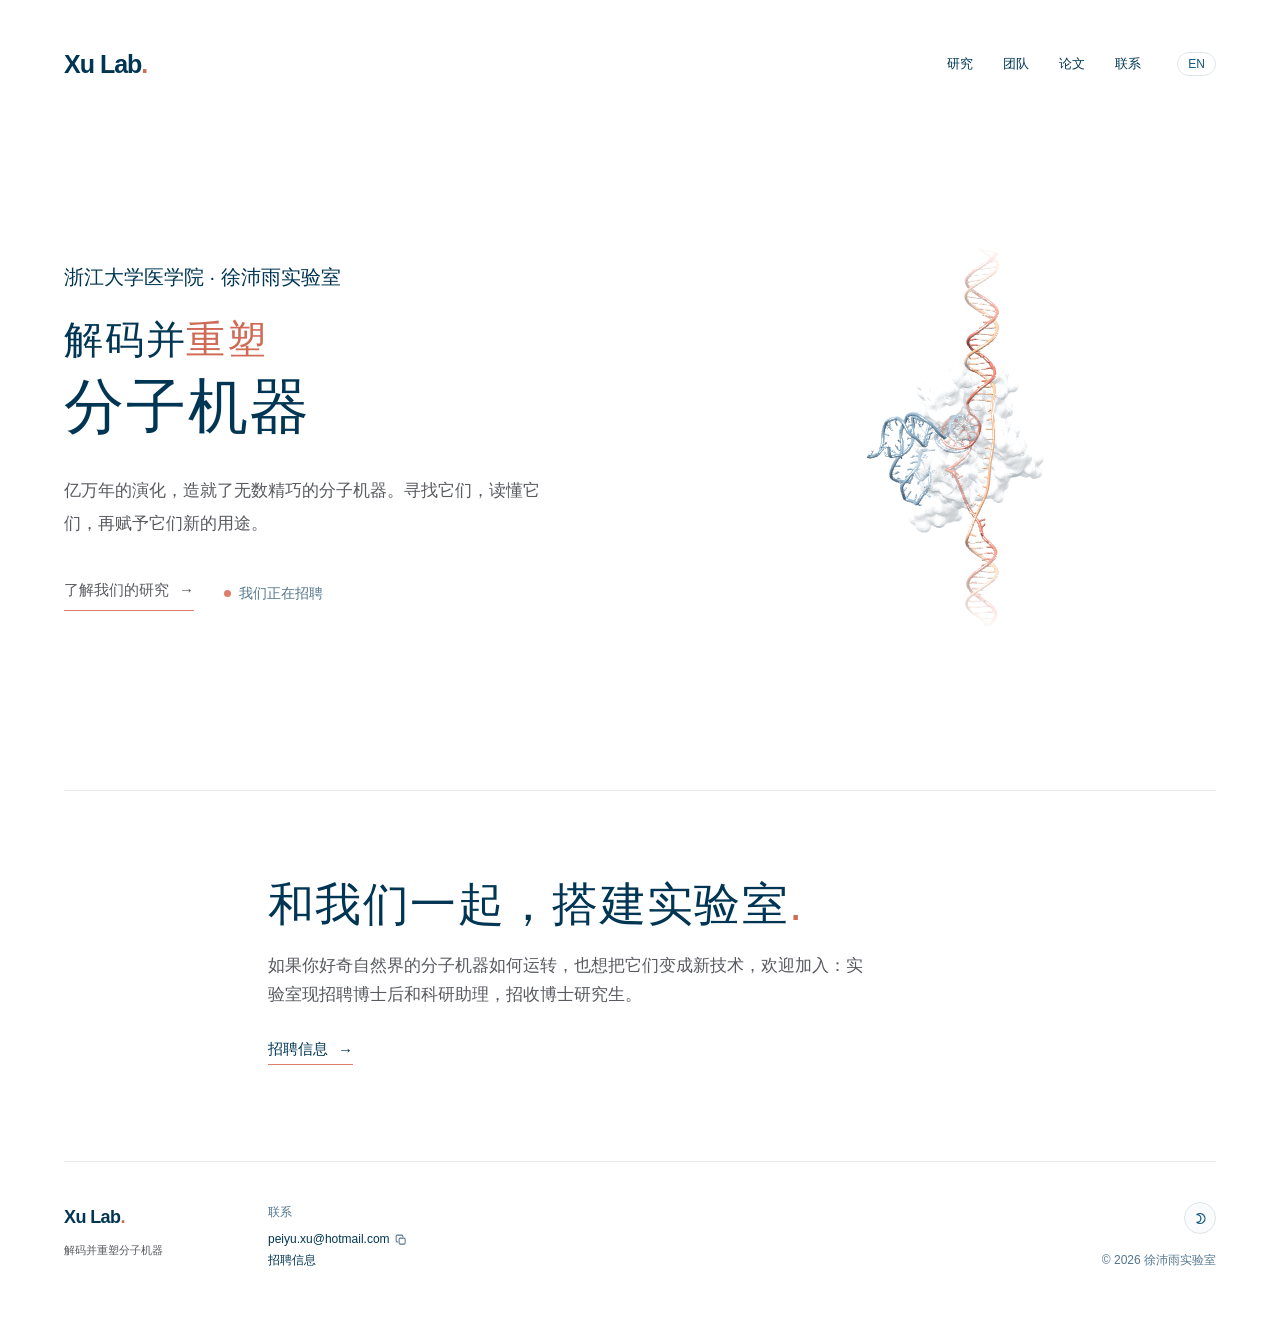
==== commit 0385d6eb: "Enable bilingual (English + Chinese) switch and zh/ pages on xulab.bio" ====
--- a/zh/index.html
+++ b/zh/index.html
@@ -1,13 +1,13 @@
 <!doctype html>
-<html lang="zh-CN"><head><meta charset="utf-8"><meta name="viewport" content="width=device-width,initial-scale=1"><meta name="theme-color" content="#ffffff"><meta name="description" content="浙江大学医学院徐沛雨实验室：在自然界中发现新的分子机器，探究其工作机制，并结合实验与 AI，将其改造为新技术。"><title>徐沛雨实验室 — 分子机器 | Xu Lab</title><meta property="og:locale" content="zh_CN"><meta property="og:type" content="website"><meta property="og:site_name" content="Xu Lab"><meta property="og:title" content="徐沛雨实验室 — 分子机器 | Xu Lab"><meta property="og:description" content="浙江大学医学院徐沛雨实验室：在自然界中发现新的分子机器，探究其工作机制，并结合实验与 AI，将其改造为新技术。"><meta property="og:image" content="../assets/og-image.png"><meta name="twitter:card" content="summary_large_image"><script type="application/ld+json">{"@context": "https://schema.org", "@type": "ResearchOrganization", "name": "Xu Lab", "description": "The Xu Lab at Zhejiang University School of Medicine discovers molecular machines in nature, works out how they function, and redesigns them into new technologies, at the bench and with AI.", "parentOrganization": {"@type": "CollegeOrUniversity", "name": "Zhejiang University School of Medicine"}, "email": "peiyu.xu@hotmail.com", "founder": {"@type": "Person", "name": "Peiyu Xu"}}</script><link rel="alternate" hreflang="en" href="../index.html"><link rel="alternate" hreflang="zh-CN" href="index.html"><link rel="icon" href="../assets/mark.svg" type="image/svg+xml"><link rel="apple-touch-icon" href="../assets/apple-touch-icon.png"><link rel="manifest" href="../site.webmanifest"><link rel="modulepreload" href="../assets/vendor/three.module.min.js"><link rel="preload" href="../assets/spufz1.json" as="fetch" crossorigin><link rel="preload" href="../assets/protein-surface.bin" as="fetch" crossorigin><link rel="stylesheet" href="../style.css?v=r37"><script type="module" src="../app.js?v=spufz1-v6"></script><script type="module" src="../site.js?v=r5"></script></head>
-<body class="home"><a class="skip" href="#main">跳到正文</a><header><a class="wordmark" href="index.html" aria-label="徐沛雨实验室首页">Xu Lab<span>.</span></a><nav aria-label="主导航"><a href="research.html">研究</a><a href="team.html">团队</a><a href="publications.html">论文</a><a href="contact.html">联系</a><a class="lang-switch" href="../index.html" hreflang="en" lang="en">EN</a></nav></header><main id="main"><section class="intro" aria-labelledby="title"><div class="intro-copy"><p class="lab-heading">浙江大学医学院 · 徐沛雨实验室</p><h1 id="title">发掘与<br><span>重塑</span><br>分子机器</h1><p>亿万年的演化，造就了无数精巧的分子机器。寻找它们，读懂它们，再赋予它们新的用途。</p><p class="hero-links"><a class="cta-link" href="research.html">了解我们的研究 <span aria-hidden="true">→</span></a><a class="hero-secondary" href="contact.html#positions">我们正在招聘</a></p></div><figure class="molecular-figure">
+<html lang="zh-CN"><head><meta charset="utf-8"><meta name="viewport" content="width=device-width,initial-scale=1"><meta name="theme-color" content="#ffffff"><meta name="description" content="浙江大学医学院徐沛雨实验室：在自然界中发现新的分子机器，探究其工作机制，并结合实验与 AI，将其改造为新技术。"><title>徐沛雨实验室 — 分子机器 | Xu Lab</title><link rel="canonical" href="https://xulab.bio/zh/"><meta property="og:locale" content="zh_CN"><meta property="og:type" content="website"><meta property="og:site_name" content="Xu Lab"><meta property="og:title" content="徐沛雨实验室 — 分子机器 | Xu Lab"><meta property="og:description" content="浙江大学医学院徐沛雨实验室：在自然界中发现新的分子机器，探究其工作机制，并结合实验与 AI，将其改造为新技术。"><meta property="og:url" content="https://xulab.bio/zh/"><meta property="og:image" content="https://xulab.bio/assets/og-image.png"><meta name="twitter:card" content="summary_large_image"><script type="application/ld+json">{"@context": "https://schema.org", "@type": "ResearchOrganization", "name": "Xu Lab", "description": "The Xu Lab at Zhejiang University School of Medicine discovers molecular machines in nature, works out how they function, and redesigns them into new technologies, at the bench and with AI.", "parentOrganization": {"@type": "CollegeOrUniversity", "name": "Zhejiang University School of Medicine"}, "email": "peiyu.xu@hotmail.com", "founder": {"@type": "Person", "name": "Peiyu Xu"}}</script><link rel="alternate" hreflang="en" href="https://xulab.bio/"><link rel="alternate" hreflang="zh-CN" href="https://xulab.bio/zh/"><link rel="icon" href="/favicon.ico" sizes="48x48"><link rel="icon" href="/assets/icon-192.png" type="image/png" sizes="192x192"><link rel="icon" href="/assets/mark.svg" type="image/svg+xml" sizes="any"><link rel="apple-touch-icon" href="/assets/apple-touch-icon.png" sizes="180x180"><link rel="manifest" href="/site.webmanifest"><link rel="modulepreload" href="/assets/vendor/three.module.min.js"><link rel="preload" href="/assets/spufz1.json" as="fetch" crossorigin><link rel="preload" href="/assets/protein-surface.bin" as="fetch" crossorigin><script>try{if(localStorage.getItem("xulab-theme")==="dark")document.documentElement.dataset.theme="dark"}catch(e){}</script><link rel="stylesheet" href="/style.css?v=r47"><script type="module" src="/app.js?v=spufz1-v7"></script><script type="module" src="/site.js?v=r9"></script></head>
+<body class="home"><a class="skip" href="#main">跳到正文</a><header><a class="wordmark" href="/zh/" aria-label="徐沛雨实验室首页">Xu Lab<span>.</span></a><nav aria-label="主导航"><a href="/zh/research.html">研究</a><a href="/zh/team.html">团队</a><a href="/zh/publications.html">论文</a><a href="/zh/contact.html">联系</a><a class="lang-switch" href="/" hreflang="en" lang="en">EN</a></nav></header><main id="main"><section class="intro" aria-labelledby="title"><div class="intro-copy"><p class="lab-heading">浙江大学医学院 · 徐沛雨实验室</p><h1 id="title"><small>解码并<span>重塑</span></small><br>分子机器</h1><p>亿万年的演化，造就了无数精巧的分子机器。寻找它们，读懂它们，再赋予它们新的用途。</p><p class="hero-links"><a class="cta-link" href="/zh/research.html">了解我们的研究 <span aria-hidden="true">→</span></a><a class="hero-secondary" href="/zh/contact.html#positions">我们正在招聘</a></p></div><figure class="molecular-figure">
   <div id="viewport" class="molecular-viewport">
     <canvas aria-label="SpuFz1 蛋白表面（半透明白色）、ωRNA（浅蓝色）与 DNA（珊瑚色与杏色），来自 PDB 8GKH，DNA 延伸段为建模所得。拖动可旋转。" role="img"></canvas>
     <p id="status" class="molecular-status" role="status">正在加载结构…</p>
   </div>
 </figure></section>
 <section class="join-band reveal" aria-labelledby="join-home-title">
-  <h2 id="join-home-title">和我们一起，从零搭建实验室<span>.</span></h2>
+  <h2 id="join-home-title">和我们一起，搭建实验室<span>.</span></h2>
   <p>如果你好奇自然界的分子机器如何运转，也想把它们变成新技术，欢迎加入：实验室现招聘博士后和科研助理，招收博士研究生。</p>
-  <a class="cta-link" href="contact.html#positions">招聘信息 <span aria-hidden="true">→</span></a>
-</section></main><footer class="site-footer"><div class="footer-inner"><div class="footer-id"><a class="footer-mark" href="index.html">Xu Lab<span>.</span></a><p>发掘与重塑分子机器</p></div><div class="footer-col"><p class="footer-label">联系</p><p><a href="mailto:peiyu.xu@hotmail.com">peiyu.xu@hotmail.com</a><br><a href="contact.html#positions">招聘信息</a></p></div><p class="footer-note">© 2026 徐沛雨实验室</p></div></footer></body></html>+  <a class="cta-link" href="/zh/contact.html#positions">招聘信息 <span aria-hidden="true">→</span></a>
+</section></main><footer class="site-footer"><div class="footer-inner"><div class="footer-id"><a class="footer-mark" href="/zh/">Xu Lab<span>.</span></a><p>解码并重塑分子机器</p></div><div class="footer-col"><p class="footer-label">联系</p><p><a href="#copy-email" class="copy-email" data-email="peiyu.xu@hotmail.com" aria-label="复制邮箱地址 peiyu.xu@hotmail.com" title="点击复制邮箱">peiyu.xu@hotmail.com<svg class="copy-icon" viewBox="0 0 16 16" width="12" height="12" aria-hidden="true"><g class="icon-copy" fill="none" stroke="currentColor" stroke-width="1.35" stroke-linecap="round" stroke-linejoin="round"><rect x="5.5" y="5.5" width="8" height="8" rx="1.5"/><path d="M3.5 10.5H3a1.5 1.5 0 0 1-1.5-1.5V3A1.5 1.5 0 0 1 3 1.5h6A1.5 1.5 0 0 1 10.5 3v.5"/></g><path class="icon-check" fill="none" stroke="currentColor" stroke-width="1.6" stroke-linecap="round" stroke-linejoin="round" d="M2.5 8.5 6.2 12.2 13.5 4.5"/></svg><small class="copy-status" aria-live="polite"></small></a><br><a href="/zh/contact.html#positions">招聘信息</a></p></div><div class="footer-end"><button type="button" class="theme-toggle" aria-pressed="false" aria-label="切换深色模式" title="切换深色模式"><svg class="theme-icon" viewBox="0 0 16 16" width="15" height="15" aria-hidden="true"><path class="icon-moon" fill="none" stroke="currentColor" stroke-width="1.35" stroke-linecap="round" stroke-linejoin="round" d="M4.2 3.8A5.3 5.3 0 1 1 4.2 12.2 4.2 4.2 0 0 0 4.2 3.8Z"/><g class="icon-sun" fill="none" stroke="currentColor" stroke-width="1.4" stroke-linecap="round"><circle cx="8" cy="8" r="3"/><path d="M8 1.6v1.8M8 12.6v1.8M1.6 8h1.8M12.6 8h1.8M3.5 3.5l1.3 1.3M11.2 11.2l1.3 1.3M12.5 3.5l-1.3 1.3M4.8 11.2l-1.3 1.3"/></g></svg></button><p class="footer-note">© 2026 徐沛雨实验室</p></div></div></footer></body></html>
--- a/style.css
+++ b/style.css
@@ -264,8 +264,10 @@
 .lang-switch{margin-left:6px;padding:5px 10px!important;border:1px solid #dfe6ea;border-radius:999px;font-size:12px;line-height:1;color:#14597c}
 .lang-switch:hover{border-color:#de7e6a}
 :lang(zh){font-family:Helvetica,Arial,"PingFang SC","Hiragino Sans GB","Microsoft YaHei","Noto Sans SC",sans-serif}
-:lang(zh) h1,:lang(zh) .pillar-name,:lang(zh) .theme-name,:lang(zh) .detail-label h2,:lang(zh) .join-band h2,:lang(zh) .detail-question{letter-spacing:.02em}
-:lang(zh) h1{line-height:1.2}
+:lang(zh) h1,:lang(zh) .pillar-name,:lang(zh) .theme-name,:lang(zh) .detail-label h2,:lang(zh) .join-band h2,:lang(zh) .detail-question{letter-spacing:.03em}
+:lang(zh) h1{line-height:1.22;font-weight:400}
+:lang(zh) h1 small{display:block;font-size:.64em;line-height:1.3;margin-bottom:.12em;font-weight:inherit}
+:lang(zh) h1 small+br{display:none}
 :lang(zh) .intro-copy>p,:lang(zh) .theme-desc,:lang(zh) .detail-lead,:lang(zh) .pi-bio p,:lang(zh) .news-text,:lang(zh) .positions-lead{line-height:1.9}
 :lang(zh) [lang=en]{font-family:Helvetica,Arial,sans-serif}
 /* A Chinese name inside English text (紫金港, 徐沛雨) never breaks between characters. */
@@ -279,8 +281,8 @@
 :focus-visible{outline:2px solid #cf6a55;outline-offset:4px}
 input:focus-visible{outline:none}
 @media(min-width:901px){
-  header{position:sticky;top:0;z-index:20;background:rgba(255,255,255,.9);-webkit-backdrop-filter:saturate(1.4) blur(14px);backdrop-filter:saturate(1.4) blur(14px);box-shadow:0 0 0 100vmax rgba(255,255,255,.9);clip-path:inset(0 -100vmax);transition:height .35s ease}
-  header.is-scrolled{height:72px;box-shadow:0 0 0 100vmax rgba(255,255,255,.9),0 1px 0 100vmax #e8ecee}
+  header{position:sticky;top:0;z-index:20;background:rgba(255,255,255,.9);-webkit-backdrop-filter:saturate(1.4) blur(14px);backdrop-filter:saturate(1.4) blur(14px);box-shadow:0 0 0 100vmax rgba(255,255,255,.9);clip-path:inset(0 -100vmax);margin-bottom:0;transition:height .35s ease,margin-bottom .35s ease}
+  header.is-scrolled{height:72px;margin-bottom:56px;box-shadow:0 0 0 100vmax rgba(255,255,255,.9),0 1px 0 100vmax #e8ecee}
   header .wordmark{transition:font-size .35s ease}
   header.is-scrolled .wordmark{font-size:21px}
 }
@@ -432,3 +434,285 @@
   .work-title{font-size:15px}
 }
 @media(max-width:400px){.work-list{margin:0 -20px;padding:0 20px 6px;scroll-padding:0 20px}}
+
+/* Dark mode (Yosemite Night) and footer theme toggle. */
+.ambient-bg,.sd-layer .sd-video-canvas{display:none}
+.tree .edge.on-path{stroke:#de7e6a}
+.footer-end{grid-column:3;align-self:stretch;display:flex;flex-direction:column;align-items:flex-end;justify-content:space-between;gap:12px}
+.theme-toggle{width:32px;height:32px;padding:0;display:inline-flex;align-items:center;justify-content:center;border:1px solid #dfe6ea;border-radius:50%;color:#14597c;background:#fafbfc;text-decoration:none;transition:border-color .22s,color .22s,background .22s}
+.theme-toggle:hover{border-color:#de7e6a;color:#a8452e;background:#fffaf8}
+.theme-toggle .icon-sun{display:none}
+.copy-email{display:inline-flex;align-items:center;gap:5px;vertical-align:baseline}
+.copy-email .copy-icon{flex:none;opacity:.68;transition:opacity .2s,color .2s}
+.copy-email:hover .copy-icon{opacity:1}
+.copy-email .icon-check,.copy-email.is-copied .icon-copy,.copy-email .copy-status{display:none}
+.copy-email.is-copied .icon-check{display:inline;color:#2f7d5b}
+.copy-email.is-copied .copy-icon{opacity:1}
+.copy-email.is-copied .copy-status{display:inline;font-size:11px;line-height:1;color:#2f7d5b;text-decoration:none}
+@media(max-width:800px){.footer-end{grid-column:1/-1;flex-direction:row;justify-content:space-between;align-items:center;width:100%}.footer-end .footer-note{grid-column:auto}}
+html[data-theme=dark]{color-scheme:dark;--bg:#06131c;--bg-elevated:#0a1d2a;--bg-card:#0c2130;--bg-hover:#102a3d;--ink:#eef3f7;--ink-body:#9db2c2;--ink-label:#7398b2;--ink-dim:#446073;--coral:#e5836e;--coral-bright:#f39b86;--apricot:#fabb95;--haze:#91adc1;--rule:rgba(145,173,193,.13);--rule-subtle:rgba(145,173,193,.09);--pill-border:rgba(145,173,193,.22)}
+html[data-theme=dark]{background:var(--bg)}
+html[data-theme=dark] body{background:transparent;color:var(--ink)}
+html[data-theme=dark] body::before{content:"";position:fixed;inset:0;z-index:-2;pointer-events:none;background:radial-gradient(115% 100% at 64% 36%,#0f2b3f 0%,#0f2a3e 9%,#0e283b 18%,#0d2536 27%,#0b2130 36%,#0a1d2b 45%,#081a26 55%,#071722 64%,#07151f 73%,#06141d 82%,#06131c 91%,#06131c 100%)}
+html[data-theme=dark] .ambient-bg{position:fixed;inset:0;width:100%;height:100%;z-index:-1;pointer-events:none}
+html[data-theme=dark] a{transition:color .22s ease,border-color .22s ease}
+html[data-theme=dark] a:hover{color:var(--coral-bright)}
+html[data-theme=dark] a:focus-visible,html[data-theme=dark] button:focus-visible{outline:2px solid var(--coral)}
+html[data-theme=dark] .skip:focus{background:var(--bg-elevated);color:var(--ink);padding:8px 14px;border:1px solid var(--coral);z-index:25}
+html[data-theme=dark] .wordmark{color:var(--ink)}
+html[data-theme=dark] .wordmark span{color:var(--coral)}
+html[data-theme=dark] h1{color:var(--ink)}
+html[data-theme=dark] h1 span{color:var(--coral)}
+html[data-theme=dark] .intro-copy>p{color:var(--ink-body)}
+html[data-theme=dark] figcaption{color:var(--ink-label)}
+html[data-theme=dark] #publications{border-top:1px solid var(--rule)}
+html[data-theme=dark] h2{color:var(--ink)}
+html[data-theme=dark] .section-head>a{color:var(--ink-body)}
+html[data-theme=dark] .paper-title{color:var(--ink)}
+html[data-theme=dark] .paper-meta{color:var(--ink-label)}
+html[data-theme=dark] .arrow{color:var(--ink-label)}
+html[data-theme=dark] footer{color:var(--ink-body)}
+html[data-theme=dark] header nav a{color:var(--ink-body)}
+html[data-theme=dark] header nav a:hover{color:var(--ink)}
+html[data-theme=dark] header nav a[aria-current=page]{color:var(--ink);text-decoration-color:var(--coral)}
+html[data-theme=dark] .page-heading h1 span{color:var(--coral)}
+html[data-theme=dark] .page-heading p,html[data-theme=dark] .research-list p{color:var(--ink-body)}
+html[data-theme=dark] .research-list section{border-top:1px solid var(--rule)}
+html[data-theme=dark] .profile>p{color:var(--ink-body)}
+html[data-theme=dark] .profile-links{color:var(--ink-body)}
+html[data-theme=dark] .scholar-link{color:var(--ink-body)}
+html[data-theme=dark] .publication-year{border-top:1px solid var(--rule)}
+html[data-theme=dark] .publication-year>h2{color:var(--ink-label)}
+html[data-theme=dark] .paper-authors{color:var(--ink-body)}
+html[data-theme=dark] .paper-authors strong{color:var(--ink)}
+html[data-theme=dark] .publication .paper-meta{color:var(--ink-label)}
+html[data-theme=dark] .pub-type{color:var(--coral)}
+html[data-theme=dark] .author-role{color:var(--coral)}
+html[data-theme=dark] .page-heading .author-legend{color:var(--ink-label)}
+html[data-theme=dark] .selected-publications .page-heading h1,html[data-theme=dark] .full-heading h2{color:var(--ink)}
+html[data-theme=dark] .publication-year>h3{color:var(--ink-label)}
+html[data-theme=dark] .paper-visual figcaption{color:var(--ink-label)}
+html[data-theme=dark] .home .molecular-figure{position:relative}
+html[data-theme=dark] .home .molecular-status{color:var(--ink-label)}
+html[data-theme=dark] .home .intro-copy>.lab-heading{color:var(--haze)}
+html[data-theme=dark] .pi-photo{background:var(--bg-elevated);border:1px solid rgba(145,173,193,.18);box-shadow:0 24px 64px -16px rgba(0,0,0,.65);overflow:hidden}
+html[data-theme=dark] .pi-photo span{color:var(--ink-label)}
+html[data-theme=dark] .pi-photo img{filter:contrast(1.02) brightness(.97)}
+html[data-theme=dark] .pi-copy h2{color:var(--ink)}
+html[data-theme=dark] .pi-copy h2 span{color:var(--ink-label)}
+html[data-theme=dark] .pi-role{color:var(--ink-body)}
+html[data-theme=dark] .training-row>h3{color:var(--ink-label)}
+html[data-theme=dark] .training-place{color:var(--ink)}
+html[data-theme=dark] .training-detail{color:var(--ink-body)}
+html[data-theme=dark] .training-detail span{color:var(--ink-label)}
+html[data-theme=dark] .profile .contact-group>p{color:var(--ink-body)}
+html[data-theme=dark] .join p{color:var(--ink-body)}
+html[data-theme=dark] .join a{color:var(--ink);text-decoration-color:var(--haze)}
+html[data-theme=dark] .pillar{border-top:1px solid var(--rule);color:var(--ink-dim)}
+html[data-theme=dark] .pillar:last-child{border-bottom:1px solid var(--rule)}
+html[data-theme=dark] .pillar-num{color:var(--ink-dim)}
+html[data-theme=dark] .pillar:hover,html[data-theme=dark] .pillar[aria-selected=true]{color:var(--ink)}
+html[data-theme=dark] .pillar[aria-selected=true] .pillar-num{color:var(--coral)}
+html[data-theme=dark] .pillar[aria-selected=true] .pillar-name span{color:var(--coral)}
+html[data-theme=dark] .page-heading.is-label h1,html[data-theme=dark] .drawer-title{color:var(--ink-label)}
+html[data-theme=dark] .page-heading.is-label p{color:var(--ink)}
+html[data-theme=dark] .pillar-q{color:var(--ink)}
+html[data-theme=dark] .pillar-lead{color:var(--ink-body)}
+html[data-theme=dark] .drawer-hint{color:var(--ink-body)}
+html[data-theme=dark] .drawer-toggle{color:var(--haze);background:rgba(12,33,48,.65);border:1px solid var(--pill-border);transition:border-color .22s,color .22s,background .22s}
+html[data-theme=dark] .structure-drawer>summary:hover .drawer-toggle{border-color:var(--coral);color:var(--ink);background:rgba(229,131,110,.1)}
+html[data-theme=dark] .panel-caption{color:var(--ink-label)}
+html[data-theme=dark] .panel-caption a:hover{color:var(--coral-bright)}
+html[data-theme=dark] .tree .edge{stroke:#4b8cb5}
+html[data-theme=dark] .tree .tip{fill:#a8c6da}
+html[data-theme=dark] .critter path,html[data-theme=dark] .critter circle,html[data-theme=dark] .critter ellipse,html[data-theme=dark] .critter line,html[data-theme=dark] .critter rect,html[data-theme=dark] .critter polyline{stroke:#dce8f1}
+html[data-theme=dark] .critter.accent path,html[data-theme=dark] .critter.accent circle,html[data-theme=dark] .critter.accent line{stroke:var(--coral)}
+html[data-theme=dark] .critter .dot{fill:#dce8f1}
+html[data-theme=dark] .critter.accent .dot{fill:var(--coral)}
+html[data-theme=dark] .critter text{fill:var(--ink-body)}
+html[data-theme=dark] .research .molecular-status{color:var(--ink-label)}
+html[data-theme=dark] .seq-row{color:#3d5b70}
+html[data-theme=dark] .seq-row.focus{color:var(--ink)}
+html[data-theme=dark] .seq-row b.guide{background:linear-gradient(#6da1c2,#6da1c2) bottom/100% 3px no-repeat}
+html[data-theme=dark] .seq-row b.cut{color:var(--coral)}
+html[data-theme=dark] .seq-row b.new{color:var(--apricot);background-color:rgba(229,131,110,.26);border-radius:2px}
+html[data-theme=dark] .seq-row b.done{color:var(--coral)}
+html[data-theme=dark] .seq-row b.blip{color:var(--coral)}
+html[data-theme=dark] .co-human path,html[data-theme=dark] .co-arm{stroke:#dce8f1}
+html[data-theme=dark] .co-human .co-fill{fill:#dce8f1}
+html[data-theme=dark] .co-ai path,html[data-theme=dark] .co-ai-arm{stroke:#82aecb}
+html[data-theme=dark] .co-net line{stroke:rgba(145,173,193,.5)}
+html[data-theme=dark] .cowork .co-net circle,html[data-theme=dark] .cowork .co-fill-ai,html[data-theme=dark] .cowork .co-particle{fill:#6db7e2}
+html[data-theme=dark] .co-halo{stroke:#6db7e2}
+html[data-theme=dark] .co-sketch{stroke:#e7eff5}
+html[data-theme=dark] .co-change{stroke:var(--coral)}
+html[data-theme=dark] .co-talk{stroke:#7398b2}
+html[data-theme=dark] .cowork .co-particle.hit{fill:var(--coral)}
+html[data-theme=dark] .co-label{fill:var(--ink-label)}
+html[data-theme=dark] .cowork .co-res{fill:#071722;stroke:#dce8f1}
+html[data-theme=dark] .cowork .co-res-c{fill:#2b1719;stroke:var(--coral)}
+html[data-theme=dark] .co-aa{fill:#dce8f1}
+html[data-theme=dark] .co-aa.c{fill:var(--apricot)}
+html[data-theme=dark] .co-fan .reg{stroke:#6591ad}
+html[data-theme=dark] .co-fan .hit{stroke:var(--coral)}
+html[data-theme=dark] .seq-row b.win{background:linear-gradient(#7398b2,#7398b2) bottom/100% 2px no-repeat}
+html[data-theme=dark] .seq-row b.win.alt{background-image:linear-gradient(#3f657e,#3f657e)}
+html[data-theme=dark] .home-band{border-top:1px solid var(--rule)}
+html[data-theme=dark] .band-label h2{color:var(--ink-label)}
+html[data-theme=dark] .band-label a{color:var(--ink-body)}
+html[data-theme=dark] .theme-num{color:var(--coral)}
+html[data-theme=dark] .theme-name{color:var(--ink)}
+html[data-theme=dark] .theme-name span{color:var(--coral)}
+html[data-theme=dark] .theme-desc{color:var(--ink-body)}
+html[data-theme=dark] .theme-more{color:var(--ink-label)}
+html[data-theme=dark] .theme-list a:hover .theme-more{color:var(--coral-bright)}
+html[data-theme=dark] .work-art{background:radial-gradient(88% 88% at 50% 44%,#16364c 0%,#16354b 9%,#143247 18%,#122d40 27%,#102839 36%,#0e2332 45%,#0b1e2b 55%,#0a1a26 64%,#081722 73%,#071520 82%,#07141e 91%,#07141e 100%);border:1px solid rgba(145,173,193,.15)}
+html[data-theme=dark] .work-venue{color:var(--ink-label)}
+html[data-theme=dark] .work-title{color:var(--ink)}
+html[data-theme=dark] .work-list a:hover .work-title{color:var(--coral-bright)}
+html[data-theme=dark] .news-list li{border-top:1px solid var(--rule-subtle)}
+html[data-theme=dark] .news-date{color:var(--ink-label)}
+html[data-theme=dark] .news-text{color:var(--ink-body)}
+html[data-theme=dark] .news-text a,html[data-theme=dark] .join-band p a{color:var(--ink);text-decoration-color:var(--haze)}
+html[data-theme=dark] .join-band{border-top:1px solid var(--rule)}
+html[data-theme=dark] .join-band h2{color:var(--ink)}
+html[data-theme=dark] .join-band h2 span{color:var(--coral)}
+html[data-theme=dark] .join-band p{color:var(--ink-body)}
+html[data-theme=dark] .cta-link{color:var(--ink);border-bottom:1px solid var(--coral)}
+html[data-theme=dark] .cta-link:hover{color:var(--coral-bright);border-bottom-color:var(--coral-bright)}
+html[data-theme=dark] .footer-inner{border-top:1px solid var(--rule);color:var(--ink-body)}
+html[data-theme=dark] .footer-mark{color:var(--ink)}
+html[data-theme=dark] .footer-mark span{color:var(--coral)}
+html[data-theme=dark] .footer-id p{color:var(--ink-body)}
+html[data-theme=dark] .footer-label{color:var(--ink-label)}
+html[data-theme=dark] .footer-col a{color:var(--ink)}
+html[data-theme=dark] .footer-col a:hover{color:var(--coral-bright)}
+html[data-theme=dark] .footer-note{color:var(--ink-label)}
+html[data-theme=dark] .not-found p{color:var(--ink-body)}
+html[data-theme=dark] .contact-list dt{color:var(--ink-label)}
+html[data-theme=dark] .contact-list dd{color:var(--ink)}
+html[data-theme=dark] .contact-list a:hover{color:var(--coral-bright)}
+html[data-theme=dark] .positions-lead{color:var(--ink)}
+html[data-theme=dark] .role-list{border-top:1px solid var(--rule)}
+html[data-theme=dark] .role-list li{border-bottom:1px solid var(--rule)}
+html[data-theme=dark] .role-list h3{color:var(--ink)}
+html[data-theme=dark] .role-list p{color:var(--ink-body)}
+html[data-theme=dark] .positions-apply{color:var(--ink-body)}
+html[data-theme=dark] .positions-apply a{color:var(--ink);text-decoration-color:var(--coral)}
+html[data-theme=dark] .positions-apply a:hover{color:var(--coral-bright)}
+html[data-theme=dark] .theme-detail{border-top:1px solid var(--rule)}
+html[data-theme=dark] .detail-label h2{color:var(--ink)}
+html[data-theme=dark] .detail-label h2 span{color:var(--coral)}
+html[data-theme=dark] .detail-question{color:var(--ink)}
+html[data-theme=dark] .detail-lead{color:var(--ink-body)}
+html[data-theme=dark] .tag-list li{border:1px solid var(--pill-border);color:var(--haze);background:rgba(12,33,48,.55)}
+html[data-theme=dark] .rep-heading{color:var(--ink-label)}
+html[data-theme=dark] .rep-list li{border-bottom:1px solid var(--rule-subtle)}
+html[data-theme=dark] .rep-venue{color:var(--ink-label)}
+html[data-theme=dark] .rep-title{color:var(--ink)}
+html[data-theme=dark] .rep-list a:hover .rep-title{color:var(--coral-bright)}
+html[data-theme=dark] .pi-bio p{color:var(--ink-body)}
+html[data-theme=dark] .member-avatar{border:1px dashed rgba(145,173,193,.28);background:rgba(10,29,42,.45);color:var(--ink-label);transition:border-color .3s,color .3s,background .3s,box-shadow .3s}
+html[data-theme=dark] .member-grid a:hover .member-avatar{border-color:var(--coral);color:var(--coral-bright);background:rgba(229,131,110,.08);box-shadow:0 16px 36px -12px rgba(0,0,0,.6),inset 0 0 24px rgba(229,131,110,.05)}
+html[data-theme=dark] .member-name{color:var(--ink)}
+html[data-theme=dark] .member-role{color:var(--ink-label)}
+html[data-theme=dark] .members-note{color:var(--ink-body)}
+html[data-theme=dark] .members-note a{color:var(--ink);text-decoration-color:var(--coral)}
+html[data-theme=dark] .members-note a:hover{color:var(--coral-bright)}
+html[data-theme=dark] .pub-stats{border-top:1px solid var(--rule);border-bottom:1px solid var(--rule)}
+html[data-theme=dark] .pub-stats dt{color:var(--ink-label)}
+html[data-theme=dark] .pub-stats dd{color:var(--ink)}
+html[data-theme=dark] .pub-search input{color:var(--ink);border:1px solid var(--pill-border);background:var(--bg-elevated) url("data:image/svg+xml,%3Csvg xmlns='http://www.w3.org/2000/svg' width='14' height='14' fill='none' stroke='%2391adc1' stroke-width='1.6'%3E%3Ccircle cx='6' cy='6' r='4.8'/%3E%3Cpath d='m9.6 9.6 3.4 3.4'/%3E%3C/svg%3E") no-repeat 14px center;transition:border-color .2s,background-color .2s,box-shadow .2s}
+html[data-theme=dark] .pub-search input::placeholder{color:var(--ink-label)}
+html[data-theme=dark] .pub-search input:focus{border-color:var(--coral);background-color:#0d2434;box-shadow:0 0 0 3px rgba(229,131,110,.14)}
+html[data-theme=dark] .pub-filters button{border:1px solid var(--pill-border);color:var(--haze);background:rgba(12,33,48,.6)}
+html[data-theme=dark] .pub-filters button:hover{border-color:var(--haze);color:var(--ink)}
+html[data-theme=dark] .pub-filters button[aria-pressed=true]{background:var(--coral);border-color:var(--coral);color:#06131c;font-weight:500}
+html[data-theme=dark] .pub-count{color:var(--ink-label)}
+html[data-theme=dark] .paper-actions a,html[data-theme=dark] .cite-button{color:var(--ink-label)}
+html[data-theme=dark] .paper-actions a:hover,html[data-theme=dark] .cite-button:hover{color:var(--coral-bright)}
+html[data-theme=dark] .paper-meta .paper-doi{color:var(--ink-label)}
+html[data-theme=dark] .paper-meta .paper-doi:hover{color:var(--coral-bright)}
+html[data-theme=dark] .cite-button.is-done{color:#6bc9a2}
+html[data-theme=dark] .pub-empty{color:var(--ink-body)}
+html[data-theme=dark] .pub-empty button{color:var(--ink);text-decoration-color:var(--coral)}
+html[data-theme=dark] .page-heading .pub-count{color:var(--ink-label)}
+html[data-theme=dark] .lang-switch{border:1px solid var(--pill-border);color:var(--haze)!important;background:rgba(12,33,48,.55);transition:border-color .22s,color .22s,background .22s}
+html[data-theme=dark] .lang-switch:hover{border-color:var(--coral);color:var(--ink)!important;background:rgba(229,131,110,.1)}
+html[data-theme=dark] .theme-num,html[data-theme=dark] .pillar[aria-selected=true] .pillar-num{color:var(--coral)}
+html[data-theme=dark] ::selection,html[data-theme=dark]::selection{background:rgba(229,131,110,.28);color:var(--ink)}
+html[data-theme=dark] :focus-visible{outline:2px solid var(--coral)}
+html[data-theme=dark] .structure-gallery{border-top:1px solid var(--rule)}
+html[data-theme=dark] .gallery-filters button{border:1px solid var(--pill-border);color:var(--haze);background:rgba(12,33,48,.6)}
+html[data-theme=dark] .gallery-filters button:hover{border-color:var(--haze);color:var(--ink)}
+html[data-theme=dark] .gallery-filters button[aria-pressed=true]{background:var(--coral);border-color:var(--coral);color:#06131c;font-weight:500}
+html[data-theme=dark] .structure-section-title{color:var(--ink-label);border-bottom:1px solid var(--rule)}
+html[data-theme=dark] .structure-art{background:radial-gradient(88% 88% at 50% 44%,#16364c 0%,#16354b 9%,#143247 18%,#122d40 27%,#102839 36%,#0e2332 45%,#0b1e2b 55%,#0a1a26 64%,#081722 73%,#071520 82%,#07141e 91%,#07141e 100%);border:1px solid rgba(145,173,193,.15);border-radius:2px;transition:border-color .35s,box-shadow .35s}
+html[data-theme=dark] .structure-art img{filter:drop-shadow(0 10px 22px rgba(0,0,0,.45))}
+html[data-theme=dark] .structure-card:hover .structure-art,html[data-theme=dark] .structure-card:focus-visible .structure-art{border-color:rgba(229,131,110,.45);box-shadow:0 16px 38px -12px rgba(0,0,0,.7),0 0 26px rgba(20,89,124,.22)}
+html[data-theme=dark] .structure-name{color:var(--ink);transition:color .22s}
+html[data-theme=dark] .structure-card:hover .structure-name{color:var(--coral-bright)}
+html[data-theme=dark] .structure-meta{color:var(--ink-label)}
+html[data-theme=dark] .structure-dialog{border:1px solid rgba(145,173,193,.22);background:#081823;color:var(--ink);box-shadow:0 36px 96px rgba(0,0,0,.78)}
+html[data-theme=dark] .structure-dialog::backdrop{background:rgba(2,9,14,.76);-webkit-backdrop-filter:blur(8px);backdrop-filter:blur(8px)}
+html[data-theme=dark] .sd-art{background:radial-gradient(88% 88% at 50% 46%,#173950 0%,#16384e 9%,#15344a 18%,#132f43 27%,#102a3b 36%,#0d2333 45%,#0b1e2b 55%,#091925 64%,#071620 73%,#07141e 82%,#06131c 91%,#06131c 100%);border-right:1px solid var(--rule)}
+html[data-theme=dark] .sd-layer img,html[data-theme=dark] .sd-layer video,html[data-theme=dark] .sd-layer .sd-video-canvas{position:absolute;inset:0;width:100%;height:100%;object-fit:contain;display:block;filter:drop-shadow(0 14px 28px rgba(0,0,0,.5))}
+html[data-theme=dark] .sd-layer img{opacity:1;transition:opacity .3s ease}
+html[data-theme=dark] .sd-layer.is-playing img{opacity:0}
+html[data-theme=dark] .sd-layer video{pointer-events:none}
+html[data-theme=dark] .sd-layer .sd-video-canvas{opacity:0;transition:opacity .3s ease;pointer-events:none}
+html[data-theme=dark] .sd-layer.is-playing .sd-video-canvas{opacity:1}
+html[data-theme=dark] .sd-copy{background:#081823}
+html[data-theme=dark] .sd-pdb{color:var(--coral)}
+html[data-theme=dark] .sd-copy h3{color:var(--ink)}
+html[data-theme=dark] .sd-paper{color:var(--ink-body)}
+html[data-theme=dark] .sd-venue{color:var(--ink-label)}
+html[data-theme=dark] .sd-links a{color:var(--ink);border-bottom:1px solid var(--coral)}
+html[data-theme=dark] .sd-links a:hover{color:var(--coral-bright);border-bottom-color:var(--coral-bright)}
+html[data-theme=dark] .sd-nav button{color:var(--ink-label)}
+html[data-theme=dark] .sd-nav button:hover{color:var(--coral-bright)}
+html[data-theme=dark] .sd-close{color:var(--ink-label)}
+html[data-theme=dark] .sd-close:hover{color:var(--coral-bright)}
+html[data-theme=dark] .sd-list-title{color:var(--ink-label)}
+html[data-theme=dark] .sd-list{border-top:1px solid var(--rule)}
+html[data-theme=dark] .sd-row a{padding:9px 6px;border-bottom:1px solid var(--rule-subtle);color:var(--ink);border-radius:3px;transition:background .18s}
+html[data-theme=dark] .sd-row a:hover,html[data-theme=dark] .sd-row.is-active a{background:rgba(229,131,110,.1)}
+html[data-theme=dark] .sd-turn{color:var(--ink-label);opacity:.8}
+html[data-theme=dark] .sd-id{color:var(--haze)}
+html[data-theme=dark] .sd-row.is-pictured .sd-id{color:var(--coral)}
+html[data-theme=dark] .sd-name{color:var(--ink)}
+html[data-theme=dark] .sd-res{color:var(--ink-label)}
+html[data-theme=dark] .sd-tag{border:1px solid rgba(229,131,110,.45);background:rgba(229,131,110,.1);color:var(--apricot)}
+html[data-theme=dark] .hero-secondary{color:var(--haze)}
+html[data-theme=dark] .hero-secondary::before{background:var(--coral);box-shadow:0 0 0 0 rgba(229,131,110,.6)}
+html[data-theme=dark] .hero-secondary:hover{color:var(--coral-bright)}
+html[data-theme=dark] .join-col h3,html[data-theme=dark] .apply-steps h3{color:var(--ink)}
+html[data-theme=dark] .join-col p,html[data-theme=dark] .apply-steps p{color:var(--ink-body)}
+html[data-theme=dark] .join-sub{color:var(--ink-label)}
+html[data-theme=dark] .apply-steps li{border-top:2px solid var(--haze)}
+html[data-theme=dark] .step-num{color:var(--coral)}
+html[data-theme=dark] .faq{border-top:1px solid var(--rule)}
+html[data-theme=dark] .faq details{border-bottom:1px solid var(--rule)}
+html[data-theme=dark] .faq summary{color:var(--ink)}
+html[data-theme=dark] .faq summary::after{color:var(--ink-label)}
+html[data-theme=dark] .faq summary:hover{color:var(--coral-bright)}
+html[data-theme=dark] .faq details p{color:var(--ink-body)}
+html[data-theme=dark] .timeline::before{background:linear-gradient(90deg,rgba(145,173,193,.35),rgba(145,173,193,.35) 80%,var(--coral))}
+html[data-theme=dark] .tl-year{color:var(--ink-label)}
+html[data-theme=dark] .tl-dot{background:var(--bg);border:2px solid var(--haze)}
+html[data-theme=dark] .tl-now .tl-dot{background:var(--coral);border-color:var(--coral);box-shadow:0 0 0 5px rgba(229,131,110,.22)}
+html[data-theme=dark] .tl-now .tl-year{color:var(--coral)}
+html[data-theme=dark] .tl-title{color:var(--ink)}
+html[data-theme=dark] .tl-detail{color:var(--ink-body)}
+html[data-theme=dark] .ambient-bg,html[data-theme=dark] .sd-layer .sd-video-canvas{display:block}
+html[data-theme=dark] .sd-layer video,html[data-theme=dark] .sd-layer video.is-playing{width:2px;height:2px;opacity:.001;filter:none;transition:none;pointer-events:none}
+html[data-theme=dark] .tree .edge.on-path{stroke:#e88772}
+html[data-theme=dark] .profile-links svg g{fill:var(--bg)}
+html[data-theme=dark] .theme-toggle{border-color:var(--pill-border);color:var(--haze);background:rgba(12,33,48,.55)}
+html[data-theme=dark] .theme-toggle:hover{border-color:var(--coral);color:var(--ink);background:rgba(229,131,110,.1)}
+html[data-theme=dark] .theme-toggle .icon-moon{display:none}
+html[data-theme=dark] .theme-toggle .icon-sun{display:inline}
+html[data-theme=dark] .copy-email.is-copied .icon-check,html[data-theme=dark] .copy-email.is-copied .copy-status{color:#68c59b}
+@media(max-width:900px){html[data-theme=dark] .research-visual{background:var(--bg);border-bottom:1px solid var(--rule-subtle)}html[data-theme=dark] .timeline::before{background:linear-gradient(180deg,rgba(145,173,193,.35),rgba(145,173,193,.35) 80%,var(--coral))}}
+@media(min-width:901px){html[data-theme=dark] body{overflow-x:clip}html[data-theme=dark] header{background:transparent;transition:height .35s ease,margin-bottom .35s ease;-webkit-backdrop-filter:none;backdrop-filter:none;box-shadow:none;clip-path:none}html[data-theme=dark] header::before{content:"";position:absolute;inset:0 calc(50% - 50vw) -28px;pointer-events:none;z-index:-1;opacity:0;transition:opacity .35s ease;-webkit-backdrop-filter:blur(16px);backdrop-filter:blur(16px);-webkit-mask-image:linear-gradient(180deg,#000 0%,#000 52%,transparent 100%);mask-image:linear-gradient(180deg,#000 0%,#000 52%,transparent 100%)}html[data-theme=dark] header.is-scrolled{background:transparent;box-shadow:none;clip-path:none}html[data-theme=dark] header.is-scrolled::before{opacity:1}}
+@media print{.ambient-bg,body::before,.theme-toggle{display:none!important}html,body{background:#fff!important;color:#000!important}}
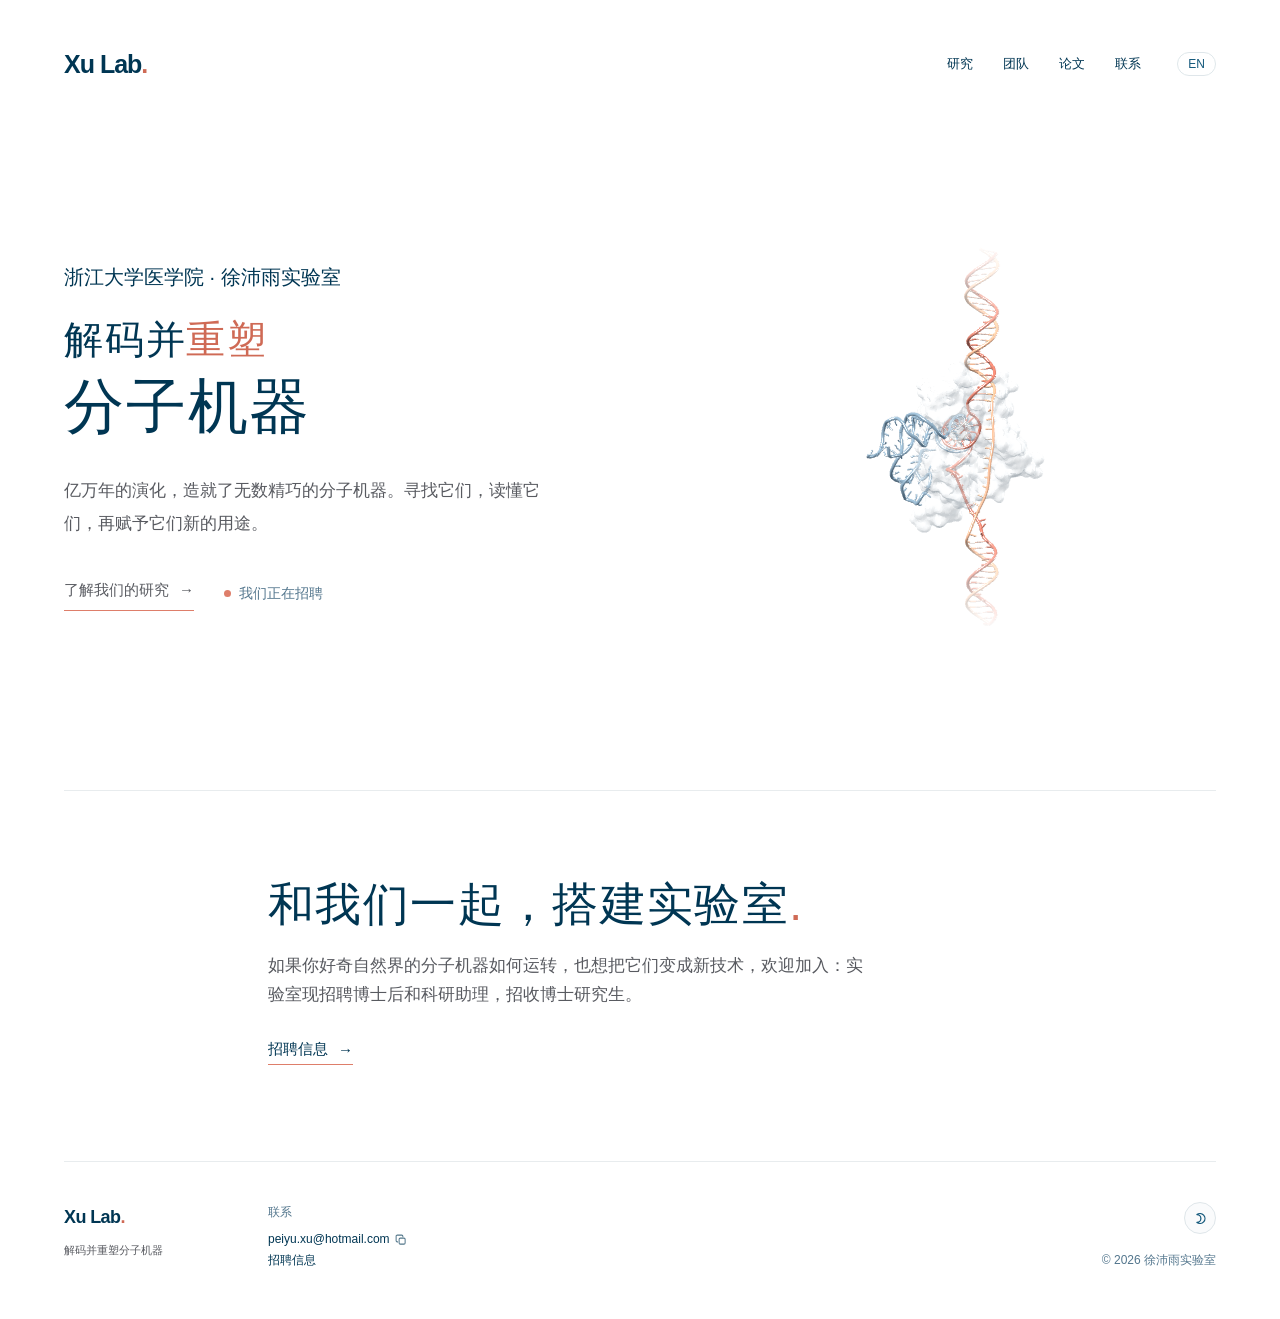
==== commit 20d09b93: "Include Peiyu Xu in homepage meta description and JSON-LD structured data" ====
--- a/zh/index.html
+++ b/zh/index.html
@@ -1,5 +1,5 @@
 <!doctype html>
-<html lang="zh-CN"><head><meta charset="utf-8"><meta name="viewport" content="width=device-width,initial-scale=1"><meta name="theme-color" content="#ffffff"><meta name="description" content="浙江大学医学院徐沛雨实验室：在自然界中发现新的分子机器，探究其工作机制，并结合实验与 AI，将其改造为新技术。"><title>徐沛雨实验室 — 分子机器 | Xu Lab</title><link rel="canonical" href="https://xulab.bio/zh/"><meta property="og:locale" content="zh_CN"><meta property="og:type" content="website"><meta property="og:site_name" content="Xu Lab"><meta property="og:title" content="徐沛雨实验室 — 分子机器 | Xu Lab"><meta property="og:description" content="浙江大学医学院徐沛雨实验室：在自然界中发现新的分子机器，探究其工作机制，并结合实验与 AI，将其改造为新技术。"><meta property="og:url" content="https://xulab.bio/zh/"><meta property="og:image" content="https://xulab.bio/assets/og-image.png"><meta name="twitter:card" content="summary_large_image"><script type="application/ld+json">{"@context": "https://schema.org", "@type": "ResearchOrganization", "name": "Xu Lab", "description": "The Xu Lab at Zhejiang University School of Medicine discovers molecular machines in nature, works out how they function, and redesigns them into new technologies, at the bench and with AI.", "parentOrganization": {"@type": "CollegeOrUniversity", "name": "Zhejiang University School of Medicine"}, "email": "peiyu.xu@hotmail.com", "founder": {"@type": "Person", "name": "Peiyu Xu"}}</script><link rel="alternate" hreflang="en" href="https://xulab.bio/"><link rel="alternate" hreflang="zh-CN" href="https://xulab.bio/zh/"><link rel="icon" href="/favicon.ico" sizes="48x48"><link rel="icon" href="/assets/icon-192.png" type="image/png" sizes="192x192"><link rel="icon" href="/assets/mark.svg" type="image/svg+xml" sizes="any"><link rel="apple-touch-icon" href="/assets/apple-touch-icon.png" sizes="180x180"><link rel="manifest" href="/site.webmanifest"><link rel="modulepreload" href="/assets/vendor/three.module.min.js"><link rel="preload" href="/assets/spufz1.json" as="fetch" crossorigin><link rel="preload" href="/assets/protein-surface.bin" as="fetch" crossorigin><script>try{if(localStorage.getItem("xulab-theme")==="dark")document.documentElement.dataset.theme="dark"}catch(e){}</script><link rel="stylesheet" href="/style.css?v=r47"><script type="module" src="/app.js?v=spufz1-v7"></script><script type="module" src="/site.js?v=r9"></script></head>
+<html lang="zh-CN"><head><meta charset="utf-8"><meta name="viewport" content="width=device-width,initial-scale=1"><meta name="baidu-site-verification" content="codeva-CUnoNvr2Vo" /><meta name="theme-color" content="#ffffff"><meta name="description" content="浙江大学医学院徐沛雨实验室：在自然界中发现新的分子机器，探究其工作机制，并结合实验与 AI，将其改造为新技术。"><title>徐沛雨实验室 — 分子机器 | Xu Lab</title><link rel="canonical" href="https://xulab.bio/zh/"><meta property="og:locale" content="zh_CN"><meta property="og:type" content="website"><meta property="og:site_name" content="Xu Lab"><meta property="og:title" content="徐沛雨实验室 — 分子机器 | Xu Lab"><meta property="og:description" content="浙江大学医学院徐沛雨实验室：在自然界中发现新的分子机器，探究其工作机制，并结合实验与 AI，将其改造为新技术。"><meta property="og:url" content="https://xulab.bio/zh/"><meta property="og:image" content="https://xulab.bio/assets/og-image.png"><meta name="twitter:card" content="summary_large_image"><script type="application/ld+json">{"@context": "https://schema.org", "@type": "ResearchOrganization", "name": "Xu Lab", "alternateName": ["徐沛雨实验室", "Peiyu Xu Lab"], "url": "https://xulab.bio/zh/", "description": "浙江大学医学院徐沛雨实验室：在自然界中发现新的分子机器，探究其工作机制，并结合实验与 AI，将其改造为新技术。", "parentOrganization": {"@type": "CollegeOrUniversity", "name": "Zhejiang University School of Medicine"}, "email": "peiyu.xu@hotmail.com", "founder": {"@type": "Person", "name": "Peiyu Xu", "alternateName": "徐沛雨", "sameAs": ["https://scholar.google.com/citations?user=S1uxgUUAAAAJ", "https://orcid.org/0000-0003-3590-4037"]}}</script><link rel="alternate" hreflang="en" href="https://xulab.bio/"><link rel="alternate" hreflang="zh-CN" href="https://xulab.bio/zh/"><link rel="icon" href="/favicon.ico" sizes="48x48"><link rel="icon" href="/assets/icon-192.png" type="image/png" sizes="192x192"><link rel="icon" href="/assets/mark.svg" type="image/svg+xml" sizes="any"><link rel="apple-touch-icon" href="/assets/apple-touch-icon.png" sizes="180x180"><link rel="manifest" href="/site.webmanifest"><link rel="modulepreload" href="/assets/vendor/three.module.min.js"><link rel="preload" href="/assets/spufz1.json" as="fetch" crossorigin><link rel="preload" href="/assets/protein-surface.bin" as="fetch" crossorigin><script>try{if(localStorage.getItem("xulab-theme")==="dark")document.documentElement.dataset.theme="dark"}catch(e){}</script><link rel="stylesheet" href="/style.css?v=r47"><script type="module" src="/app.js?v=spufz1-v7"></script><script type="module" src="/site.js?v=r9"></script></head>
 <body class="home"><a class="skip" href="#main">跳到正文</a><header><a class="wordmark" href="/zh/" aria-label="徐沛雨实验室首页">Xu Lab<span>.</span></a><nav aria-label="主导航"><a href="/zh/research.html">研究</a><a href="/zh/team.html">团队</a><a href="/zh/publications.html">论文</a><a href="/zh/contact.html">联系</a><a class="lang-switch" href="/" hreflang="en" lang="en">EN</a></nav></header><main id="main"><section class="intro" aria-labelledby="title"><div class="intro-copy"><p class="lab-heading">浙江大学医学院 · 徐沛雨实验室</p><h1 id="title"><small>解码并<span>重塑</span></small><br>分子机器</h1><p>亿万年的演化，造就了无数精巧的分子机器。寻找它们，读懂它们，再赋予它们新的用途。</p><p class="hero-links"><a class="cta-link" href="/zh/research.html">了解我们的研究 <span aria-hidden="true">→</span></a><a class="hero-secondary" href="/zh/contact.html#positions">我们正在招聘</a></p></div><figure class="molecular-figure">
   <div id="viewport" class="molecular-viewport">
     <canvas aria-label="SpuFz1 蛋白表面（半透明白色）、ωRNA（浅蓝色）与 DNA（珊瑚色与杏色），来自 PDB 8GKH，DNA 延伸段为建模所得。拖动可旋转。" role="img"></canvas>
